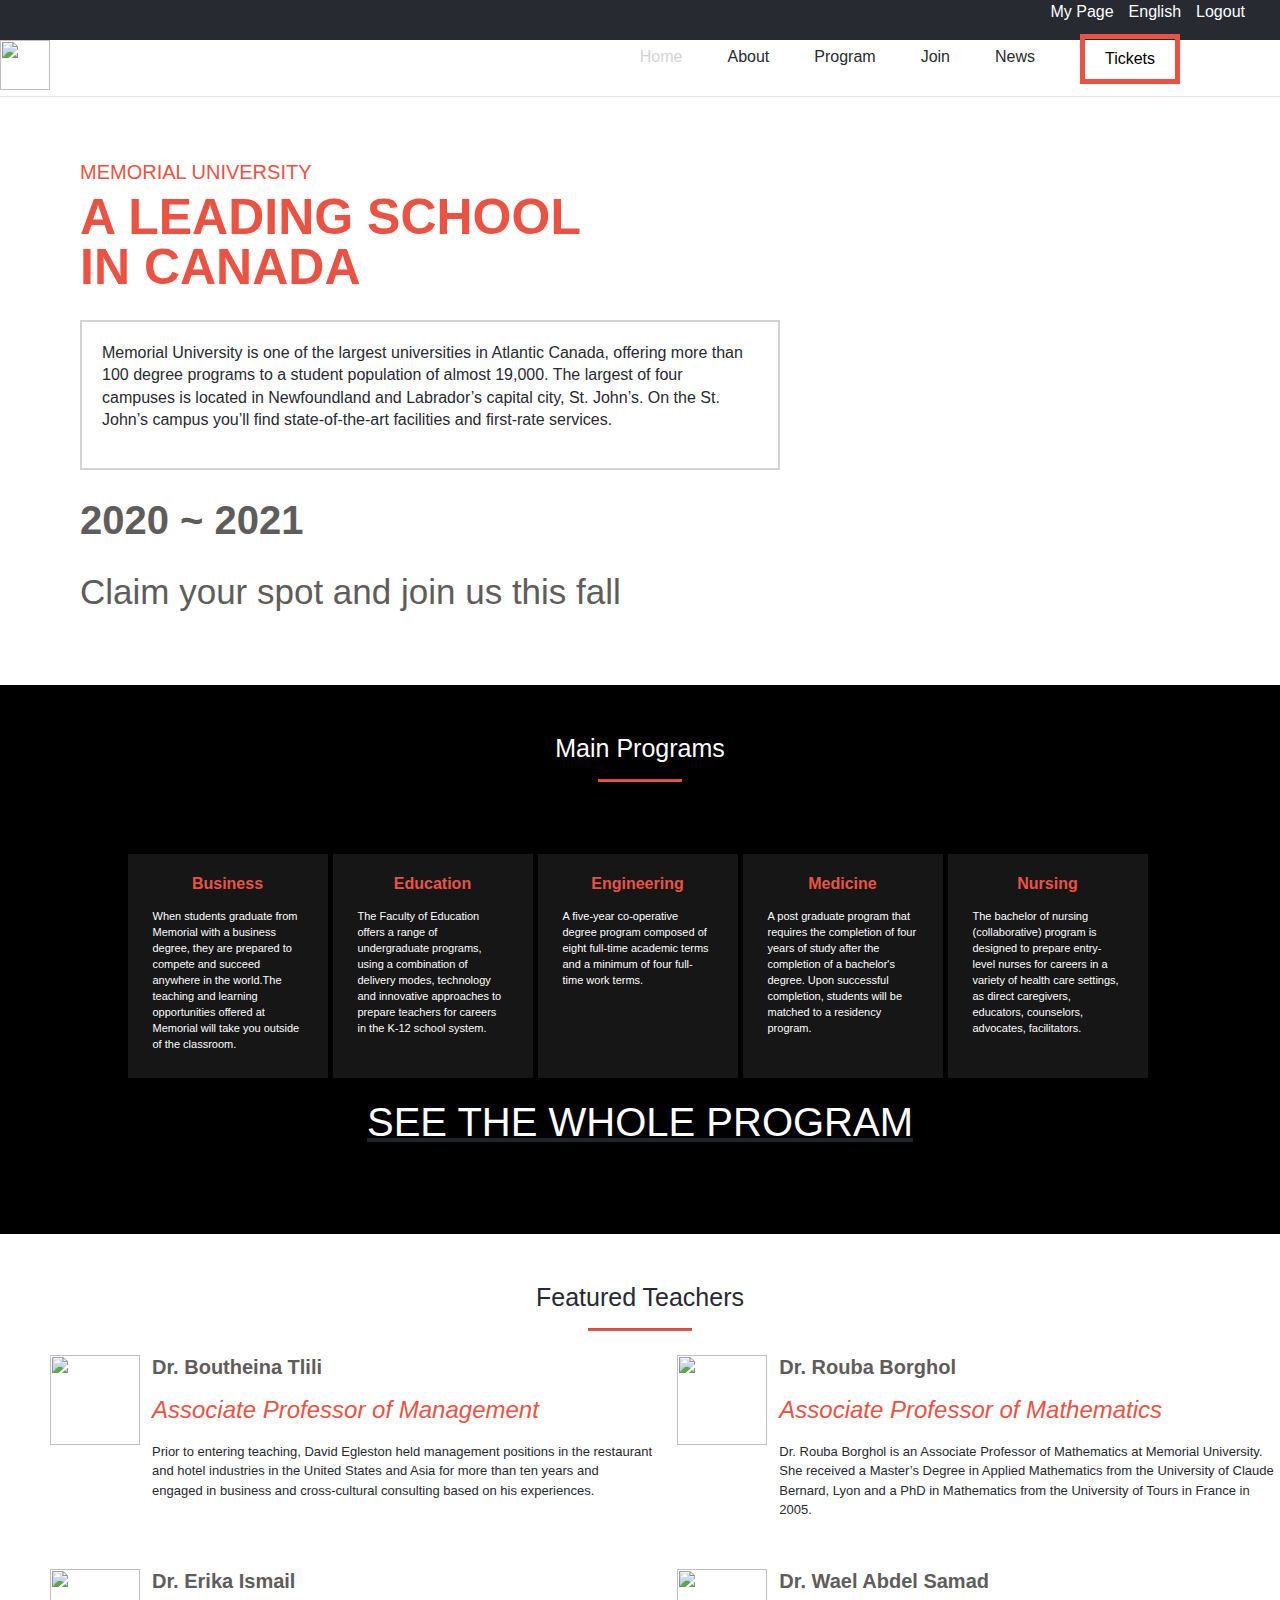
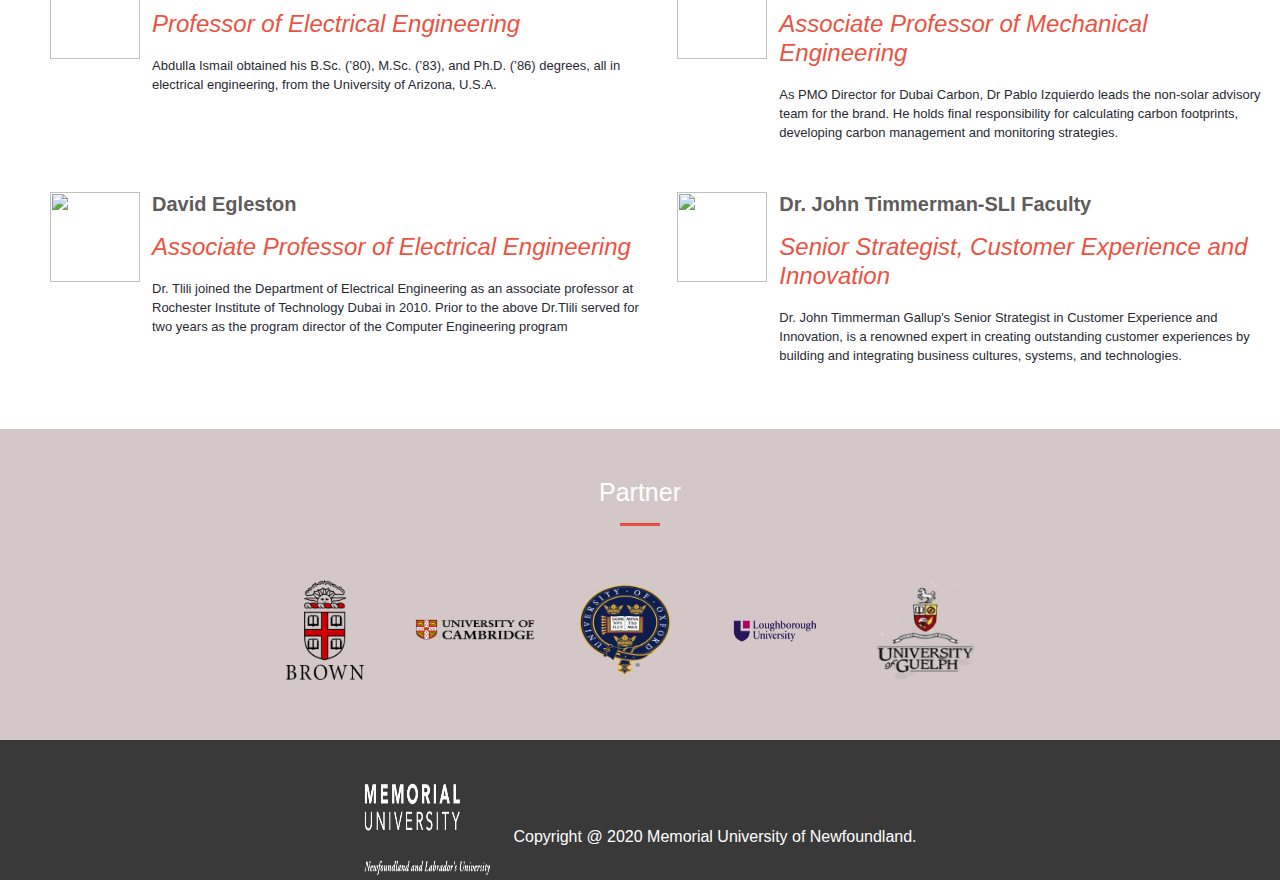
==== index.html @ 72bd74f7 "Second Page Created the Navbar Add the first section and styled it" ====
<!DOCTYPE html>
<html lang="en">

<head>
    <meta charset="UTF-8">
    <meta name="viewport" content="width=device-width, initial-scale=1, shrink-to-fit=no">
    <title>Document</title>

    <!-- Bootstrap CSS -->

    <link rel="stylesheet" href="https://stackpath.bootstrapcdn.com/bootstrap/4.5.2/css/bootstrap.min.css"
        integrity="sha384-JcKb8q3iqJ61gNV9KGb8thSsNjpSL0n8PARn9HuZOnIxN0hoP+VmmDGMN5t9UJ0Z" crossorigin="anonymous">
    <script src="https://kit.fontawesome.com/fdaa9ad399.js" crossorigin="anonymous"></script>
    <link rel="stylesheet" href="./css/reset.css">
    <link rel="stylesheet" href="./css/style.css">
</head>

<body>
    <!--Navbar-->

    <nav>
        <div class='dflex justify-content-end first-nav-items font-size'>
            <i class="fab fa-facebook-f white-color nav-items"></i>
            <i class="fab fa-twitter white-color nav-items"></i>
            <p class='white-color nav-items'><a class='white-color' href='#'>My Page</a></p>
            <p class='white-color nav-items'><a class='white-color' href='#'>English</a></p>
            <p class='white-color nav-items'><a class='white-color' href='#'>Logout</a></p>
        </div>
    </nav>
    <nav>
        <div class='dflex second-nav-container justify-content-end'>
            <div class='dflex img-container'>
                <img class='img-logo' src='media/logo.jpg'>
            </div>
            <div class='dflex second-nav-items justify-content-end'>
                <p><a class='nav-items2 font-size grey-color'>Home</a></p>
                <p><a href = './about.html' class='nav-items2 font-size black-color'>About</a></p>
                <p><a class='nav-items2 font-size black-color'>Program</a></p>
                <p><a class='nav-items2 font-size black-color'>Join</a></p>
                <p><a class='nav-items2 font-size black-color'>News</a></p>
                <p><button class='nav-items2 font-size tickets-button'>Tickets</button></p>
            </div>
        </div>
        <hr class='hr'>
    </nav>
    <!--Main-->
    <main>
        <article class = 'background-image'>
            <div class='dflex-column first-section'>
                <div class='red-color'>
                    <h4 class='first-section-h4'>MEMORIAL UNIVERSITY</h4>
                    <h1 class='first-section-title '>A LEADING SCHOOL IN CANADA </h1>
                </div>
                <div class='main-box black-color'>
                    <p class='first-section-p'>Memorial University is one of the largest universities in Atlantic
                        Canada, offering more than 100 degree programs to a student population of almost 19,000. The
                        largest of four campuses is located in Newfoundland and Labrador’s capital city, St. John’s. On
                        the St. John’s campus you’ll find state-of-the-art facilities and first-rate services.</p>
                </div>
                <div class='light-black'>
                    <p class='first-section-p2'>2020 ~ 2021</p>
                    <p class='first-section-p3'> Claim your spot and join us this fall</p>
                </div>
            </div>
        </article>
        <article class='background-image-2'>
            <div class='dflex justify-content-center white-color py-5'>
                <h1 class='main-programs'>Main Programs
                    <hr class='main-programs-hr'>
                </h1>

            </div>
            <div class='dflex justify-content-center article2-container'>
                <div class='article2-div white-color'>
                    <i class="fas fa-user-tie dflex justify-content-center article-2-icons"></i>
                    <h1 class='red-color dflex justify-content-center article-2-h1'>Business</h1>
                    <p class='article-2-p justify-content-center '>When students graduate from Memorial with a business
                        degree, they are prepared to compete and succeed anywhere in the world.The teaching and learning
                        opportunities offered at Memorial will take you outside of the classroom. </p>
                </div>
                <div class='article2-div white-color'>
                    <i class="fas fa-school dflex justify-content-center article-2-icons"></i>
                    <h1 class='red-color dflex justify-content-center article-2-h1'>Education</h1>
                    <p class='article-2-p'>The Faculty of Education offers a range of undergraduate programs, using a
                        combination of delivery modes, technology and innovative approaches to prepare teachers for
                        careers in the K-12 school system.</p>
                </div>
                <div class='article2-div white-color'>
                    <i class="fab fa-wpbeginner dflex justify-content-center article-2-icons "></i>
                    <h1 class='red-color dflex justify-content-center article-2-h1'>Engineering</h1>
                    <p class='article-2-p'>A five-year co-operative degree program composed of eight full-time academic
                        terms and a minimum of four full-time work terms.</p>
                </div>
                <div class='article2-div white-color'>
                    <i class="fas fa-prescription-bottle-alt dflex justify-content-center article-2-icons "></i>
                    <h1 class='red-color dflex justify-content-center article-2-h1'>Medicine</h1>
                    <p class='article-2-p'>A post graduate program that requires the completion of four years of study
                        after the completion of a bachelor's degree. Upon successful completion, students will be
                        matched to a residency program.</p>
                </div>
                <div class='article2-div white-color'>
                    <i class="fas fa-user-nurse dflex justify-content-center article-2-icons "></i>
                    <h1 class='red-color dflex justify-content-center article-2-h1'>Nursing</h1>
                    <p class='article-2-p'>The bachelor of nursing (collaborative) program is designed to prepare
                        entry-level nurses for careers in a variety of health care settings, as direct caregivers,
                        educators, counselors, advocates, facilitators.</p>
                </div>
            </div>
            <div class='dflex justify-content-center  program-site'>
                <h1><a href='#' class='white-color'>SEE THE WHOLE PROGRAM</a></h1>
            </div>
        </article>
        <article class='article3 mb-5'>
            <div class='dflex justify-content-center black-color pt-5'>
                <h1 class='main-programs'>Featured Teachers
                    <hr class='main-programs-hr'>
                </h1>
            </div>
            <div class='dgrid article-3-container'>
                <div class='dflex'>
                    <img class='teachers-img' src='media/faculty1.jpg'>
                    <div class='dflex-column article-3'>
                        <h1 class='light-black article-3-h1'>Dr. Boutheina Tlili</h1>
                        <h4 class='red-color article-3-h4'>Associate Professor of Management</h4>
                        <p class='article-3-p black-color'>Prior to entering teaching, David Egleston held management
                            positions in the restaurant and
                            hotel industries in the United States and Asia for more than ten years and engaged in
                            business and cross-cultural consulting based on his experiences.</p>
                    </div>
                </div>
                <div class='dflex'>
                    <img class='teachers-img' src='media/faculty2.jpg'>
                    <div class='dflex-column article-3'>
                        <h1 class='light-black article-3-h1'>Dr. Rouba Borghol</h1>
                        <h4 class='red-color article-3-h4'>Associate Professor of Mathematics</h4>
                        <p class='article-3-p black-color'>Dr. Rouba Borghol is an Associate Professor of Mathematics at
                            Memorial University. She received a Master’s Degree in Applied Mathematics from the
                            University
                            of Claude Bernard, Lyon and a PhD in Mathematics from the University of Tours in France in
                            2005.</p>
                    </div>
                </div>
                <div class='dflex'>
                    <img class='teachers-img' src='media/faculty3.jpg'>
                    <div class='dflex-column article-3'>
                        <h1 class='light-black article-3-h1'>Dr. Erika Ismail </h1>
                        <h4 class='red-color article-3-h4'> Professor of Electrical Engineering</h4>
                        <p class='article-3-p black-color'>Abdulla Ismail obtained his B.Sc. (’80), M.Sc. (’83), and
                            Ph.D. (’86) degrees, all in
                            electrical engineering, from the University of Arizona, U.S.A. </p>
                    </div>
                </div>
                <div class='dflex'>
                    <img class='teachers-img' src='media/faculty4.jpeg'>
                    <div class='dflex-column article-3'>
                        <h1 class='light-black article-3-h1'>Dr. Wael Abdel Samad </h1>
                        <h4 class='red-color article-3-h4'>Associate Professor of Mechanical Engineering</h4>
                        <p class='article-3-p black-color'>As PMO Director for Dubai Carbon, Dr Pablo Izquierdo leads
                            the non-solar advisory team for
                            the brand. He holds final responsibility for calculating carbon footprints, developing
                            carbon management and monitoring strategies. </p>
                    </div>
                </div>
                <div class='dflex'>
                    <img class='teachers-img' src='media/faculty5.jpg'>
                    <div class='dflex-column article-3'>
                        <h1 class='light-black article-3-h1'>David Egleston</h1>
                        <h4 class='red-color article-3-h4'>Associate Professor of Electrical Engineering</h4>
                        <p class='article-3-p black-color'>Dr. Tlili joined the Department of Electrical Engineering as
                            an associate professor at
                            Rochester Institute of Technology Dubai in 2010. Prior to the above Dr.Tlili served for two
                            years as the program director of the Computer Engineering program </p>
                    </div>
                </div>
                <div class='dflex'>
                    <img class='teachers-img' src='media/faculty4.jpg'>
                    <div class='dflex-column article-3'>
                        <h1 class='light-black article-3-h1'>Dr. John Timmerman-SLI Faculty</h1>
                        <h4 class='red-color article-3-h4'>Senior Strategist, Customer Experience and Innovation</h4>
                        <p class='article-3-p black-color'>Dr. John Timmerman Gallup's Senior Strategist in Customer
                            Experience and Innovation, is a
                            renowned expert in creating outstanding customer experiences by building and integrating
                            business cultures, systems, and technologies. </p>
                    </div>
                </div>
            </div>
        </article>
    </main>

    <!-- Optional JavaScript -->
    <!-- jQuery first, then Popper.js, then Bootstrap JS -->
    <script src="https://code.jquery.com/jquery-3.5.1.slim.min.js"
        integrity="sha384-DfXdz2htPH0lsSSs5nCTpuj/zy4C+OGpamoFVy38MVBnE+IbbVYUew+OrCXaRkfj"
        crossorigin="anonymous"></script>
    <script src="https://cdn.jsdelivr.net/npm/popper.js@1.16.1/dist/umd/popper.min.js"
        integrity="sha384-9/reFTGAW83EW2RDu2S0VKaIzap3H66lZH81PoYlFhbGU+6BZp6G7niu735Sk7lN"
        crossorigin="anonymous"></script>
    <script src="https://stackpath.bootstrapcdn.com/bootstrap/4.5.2/js/bootstrap.min.js"
        integrity="sha384-B4gt1jrGC7Jh4AgTPSdUtOBvfO8shuf57BaghqFfPlYxofvL8/KUEfYiJOMMV+rV"
        crossorigin="anonymous"></script>

    <footer class = 'footer'>
        <div class='footer-section'>
            <div class='dflex justify-content-center white-color pt-5 '>
                <h1 class='main-programs'>Partner
                    <hr class='main-programs-hr'>
                </h1>
            </div>
            <div class='dflex justify-content-center'>
                <img  class = 'picture' src = 'media/partner.png'>
                <img  class = 'picture' src = 'media/partner2.png'>
                <img  class = 'picture' src = 'media/partner3.png'>
                <img  class = 'picture' src = 'media/partner4.png'>
                <img  class = 'picture' src = 'media/partner6.png'>
            </div>
        </div>
        <div class = 'footer-section2'>
            <div class = 'dflex justify-content-center'>
                <img class = 'logo-footer' src = 'media/footer-logo.png'>
                <p class = 'footer-p white-color'>Copyright @ 2020 Memorial University of Newfoundland.</p>
            </div>

        </div>
    </footer>

</body>

</html>
---- css/style.css ----
* {
    box-sizing: border-box;
  }

/*Generics*/

.dflex {
    display: flex;
}

.dflex-column {
    display: flex;
    flex-direction: column;
}

.dgrid {
    display: grid;
    grid-template-columns: 1fr 1fr;
    grid-row-gap: 34px;
    grid-column-gap: 2%;
}

.white-color {
    color: #fff;
}

.flex-right {
    justify-content: start;
}

.font-size {
    font-size: 1rem;
    font-weight: 400;
}

.black-color {
    color: #272a31;
}

.light-black{
    color: #5f5c5c
}

.red-color {
    color: #ec5242;
}

.grey-color {
    color: #d3d3d3;
}

.centered {
    align-items: center;
}

a {
    color: #fff
}


/*Navbar*/
nav {
    background-color: #272a31;
    width: 100%;
    height: 40px;
}

.nav-items {
    padding-right: 15px;
}

.nav-items2 {
    padding-right: 45px;
}

.first-nav-items {
    align-items: center;
    height: 40px;
    margin-right: 20px;
}

.second-nav-items {
    padding-right: 100px;
    height: 50px;
    align-items: center;
}

.img-logo {
    width: 50px;
    height: 50px;
}

.img-container {
    width: 50%;
    margin-right: 100px;
}

.second-nav-container {
    background-color: rgb(255,255,255);
    height: 40px;
}

.hr {

    margin-bottom: 0;
}

.tickets-button {
    width: 100px;
    height: 50px;
    border: 5px solid #ec5242;
    background-color: transparent;
    padding: 8px 16px 8px 16px;
    margin-top: 3px;
}
/*Section*/
/*Article-1*/

.background-image {  
    max-width: 100%;
    background: url(/media/bubbles.png) no-repeat bottom;
    background-size: cover;
    margin-top: 20px;
}

.first-section {
    padding: 60px 0 0 80px;
}

.first-section-h4 {
    font-size: 20px;
}

.first-section-title {
    width: 509px;
    font-size: 50px;
    font-weight: 800;
    line-height: 1em;
}

.main-box {
    max-width: 700px;
    border: 2px solid #d3d3d3;
    padding: 20px;
    background-color: #fff;
    line-height: 1.4em;
    margin: 20px 0;
}

.first-section-p2 {
    font-size: 40px;
    font-weight: 900;
}

.first-section-p3 {
    font-size: 35px;
    margin-bottom: 50px;
}

/*Article-2*/

.background-image-2 {  
    max-width: 100%;
    background: url(/media/—Pngtree—white\ point\ float_4580751.png) no-repeat bottom;
    background-size: cover;
    margin-top: 17px;
    background-color: black;
}

.article2-container {
    margin: 0 30px;
}

.article-2-p {
    margin-top: 15px;
    font-size: 11px;
    line-height: 1rem;
}

.article2-div {
    width: 200px;
    padding: 10px 25px;
    background-color: rgba(211, 211, 211, 0.1);
    margin-right: 5px;
    font-weight: 400;
}

.article-2-h1 {
    font-weight: 700;
    font-size: 16px;
    padding-top: 10px;
}

.article-2-icons {
    font-size: 30px;
}

.main-programs {
    font-size: 25px;
}

.main-programs-hr {
    background-color: #ec5242;
    height: 2px;
    width: 50%;
}

.program-site {
    text-decoration: underline;
    padding: 20px 0 80px 0;
}


/*Article 3*/
main {
    height: 100%;
}

.article-3-container {
padding-left: 50px;
margin-bottom: auto;
}

.teachers-img {
    width: 90px;
    height: 90px;
}

.article-3-p {
    font-size: 13px;
    line-height: 1.2rem;
    padding-top: 9px;
}

.article-3 {
    padding-left: 12px;
}

.article-3-h4{
    padding-top: 9px;
    font-weight: 300;
    font-style: italic;
}

.article-3-h1 {
    font-size: 20px;
    font-weight: 800;
}

/*footer*/

.footer-section {
    background-color: rgb(211, 199, 199);
}

.picture {
    width: 120px;
    height: 100px;
    margin: 30px 30px 60px 0;
}

.footer-section2 {
    padding-top: 40px;
    background-color: rgb(57,57,57)
}

.logo-footer {
    width: 150px;
    height: 100px;
    padding-right: 20px;
}

.footer-p {
    padding-top: 45px;
}

/*About Page*/

.about-background-image {
    max-width: 100%;
    background: url(/media/bubbles.png) no-repeat bottom;
    background-size: cover;
}

.about-main-container {
    margin-top: 17px;
    
}

.about-div-header {
    margin-top: 100px;
    font-size: 50px;
    width: 750px;
    text-align: center;
    font-weight: 700;
}

.about-div-p{
    width: 700px;
    line-height: 1.3rem;
    border: solid 1px rgb(139, 133, 133);
    padding: 20px 20px;
    background-color: white;
}

.about-article1-p2{
    width: 600px;
    line-height: 1.3rem;
    font-weight: 900;
    
}

.about-article1-p2 small {
    font-weight: 800;
    text-decoration: underline;
    cursor: pointer;
}
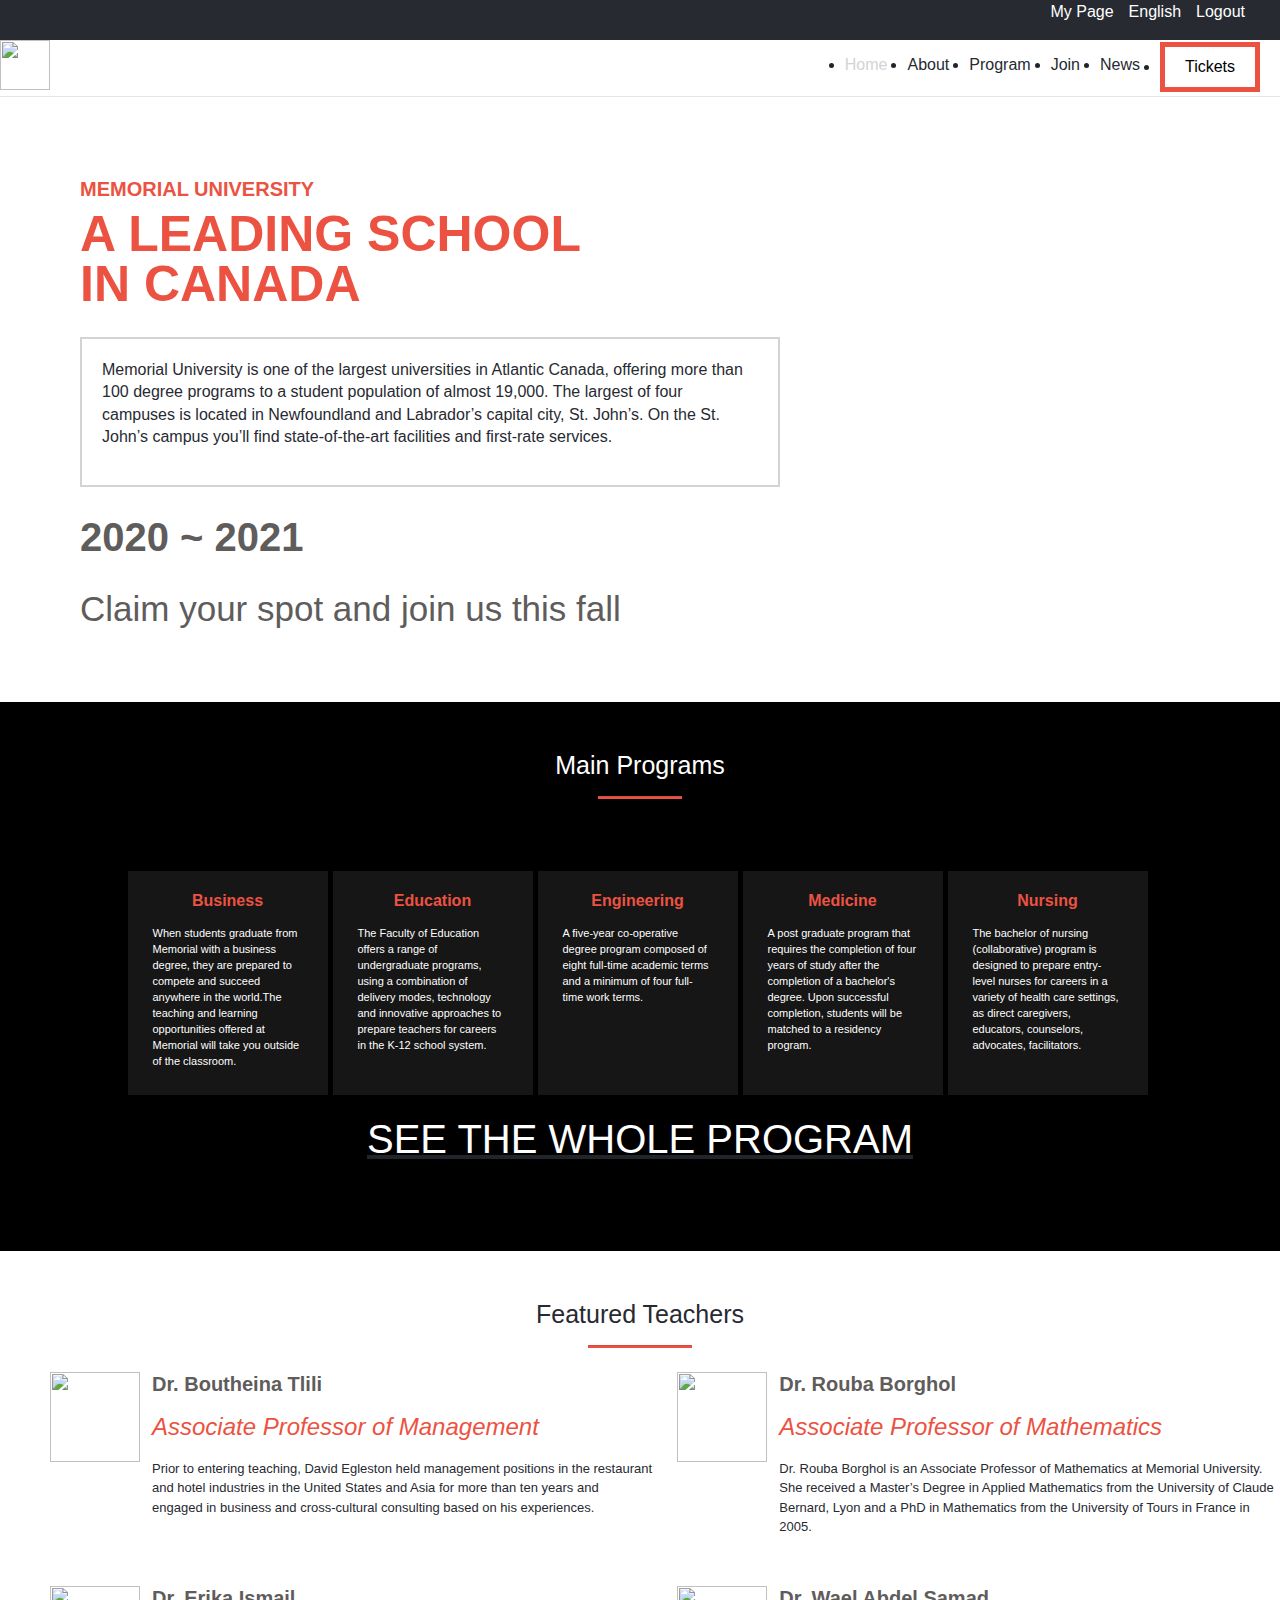
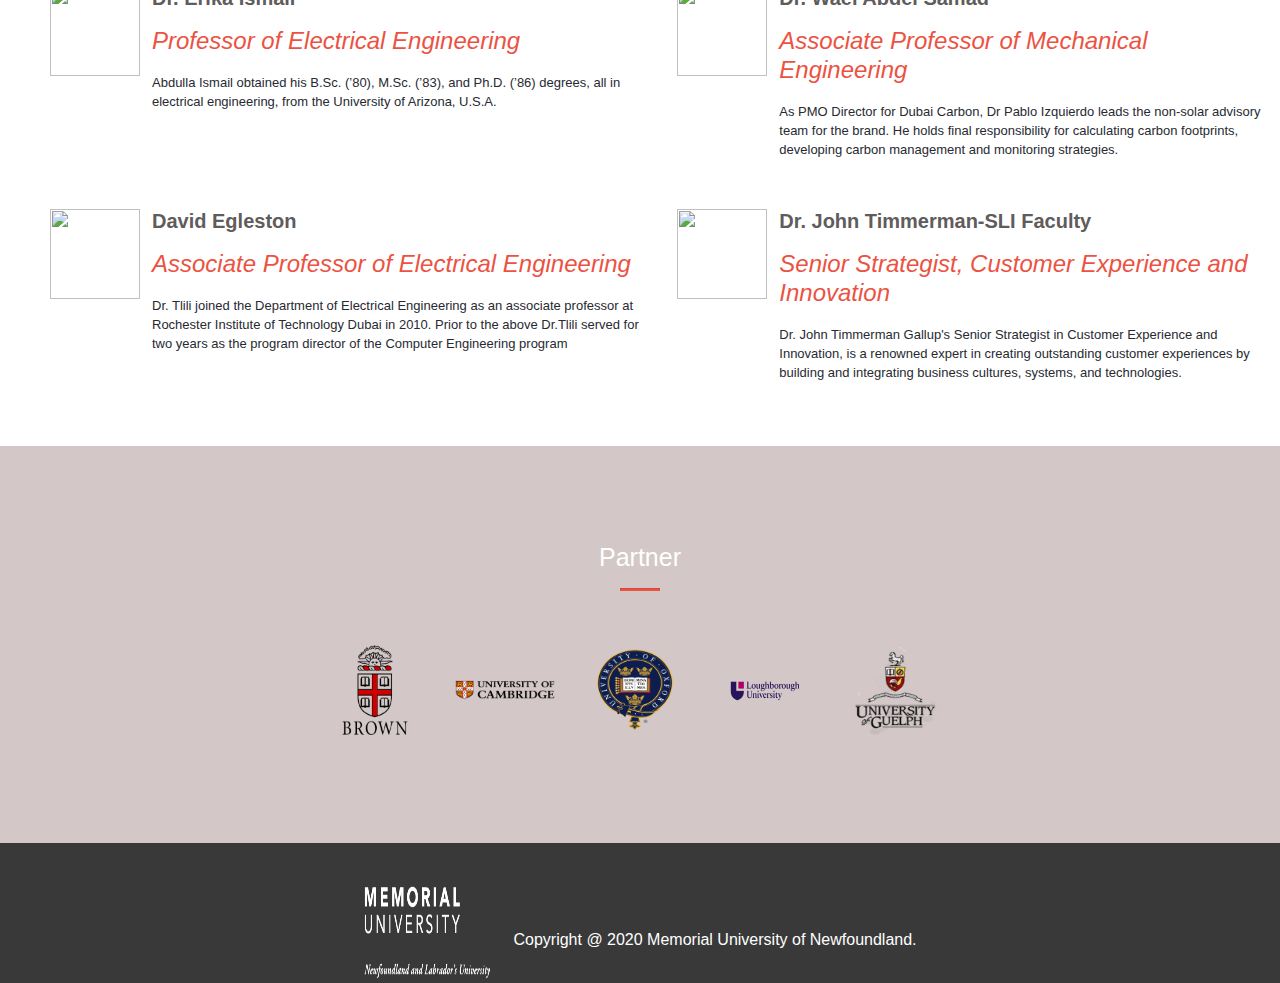
==== commit 774fc66e: "Fixed index.html page" ====
--- a/index.html
+++ b/index.html
@@ -2,8 +2,11 @@
 <html lang="en">
 
 <head>
-    <meta charset="UTF-8">
-    <meta name="viewport" content="width=device-width, initial-scale=1, shrink-to-fit=no">
+    <meta charset="utf-8">
+    <meta http-equiv="X-UA-Compatible" content="IE=edge">
+    <title> Capstone </title>
+    <meta name="description" content="A static website">
+    <meta name="viewport" content="width=device-width, initial-scale=1">
     <title>Document</title>
 
     <!-- Bootstrap CSS -->
@@ -18,7 +21,7 @@
 <body>
     <!--Navbar-->
 
-    <nav>
+    <nav class='large-screen-navbar'>
         <div class='dflex justify-content-end first-nav-items font-size'>
             <i class="fab fa-facebook-f white-color nav-items"></i>
             <i class="fab fa-twitter white-color nav-items"></i>
@@ -28,28 +31,50 @@
         </div>
     </nav>
     <nav>
-        <div class='dflex second-nav-container justify-content-end'>
+
+        <div class='dflex second-nav-container'>
             <div class='dflex img-container'>
                 <img class='img-logo' src='media/logo.jpg'>
             </div>
-            <div class='dflex second-nav-items justify-content-end'>
-                <p><a class='nav-items2 font-size grey-color'>Home</a></p>
-                <p><a href = './about.html' class='nav-items2 font-size black-color'>About</a></p>
-                <p><a class='nav-items2 font-size black-color'>Program</a></p>
-                <p><a class='nav-items2 font-size black-color'>Join</a></p>
-                <p><a class='nav-items2 font-size black-color'>News</a></p>
-                <p><button class='nav-items2 font-size tickets-button'>Tickets</button></p>
-            </div>
+            <ul class='dflex justify-content-end second-nav-items'>
+                <li><a href='./index.html' class='nav-items2 font-size grey-color'>Home</a></li>
+                <li><a href='./about.html' class='nav-items2 font-size black-color'>About</a></li>
+                <li><a class='nav-items2 font-size black-color'>Program</a></li>
+                <li><a class='nav-items2 font-size black-color'>Join</a></li>
+                <li><a class='nav-items2 font-size black-color'>News</a></li>
+                <li><button onclick="document.location = 'tickets.html'"
+                        class='nav-items2 font-size tickets-button'>Tickets</button></li>
+            </ul>
         </div>
         <hr class='hr'>
     </nav>
+
+    <!--Medium Screen Navbar-->
+    <nav class="col-2 navbar navbar-expand-md navbar-light navbar-medium">
+        <button class="navbar-toggler border-0 collapsed" type="button" data-toggle="collapse" data-target="#nav-links"
+            aria-controls="nav-links" aria-expanded="false" aria-label="Toggle navigation">
+            <span class="navbar-toggler-icon"></span>
+        </button>
+        <div class='class="navbar-collapse justify-content-end collapse show"' id='nav-links'>
+            <div class="navbar-nav pl-3 align-items-center">
+                <p class=' mt-4 font-size '><a href='./index.html' class='nav-items2 grey-color'>Home</a></p>
+                <p class='mt-2 font-size '><a href='./about.html' class='nav-items2  black-color'>About</a></p>
+                <p class='mt-2 font-size '><button onclick="document.location = 'tickets.html'"
+                        class='nav-items2  tickets-button'>Tickets</button></p>
+            </div>
+        </div>
+    </nav>
+
+    <hr class='medium-nav-hr'>
+
+
     <!--Main-->
     <main>
-        <article class = 'background-image'>
+        <article class='background-image'>
             <div class='dflex-column first-section'>
                 <div class='red-color'>
-                    <h4 class='first-section-h4'>MEMORIAL UNIVERSITY</h4>
-                    <h1 class='first-section-title '>A LEADING SCHOOL IN CANADA </h1>
+                    <h4 class='first-section-h4 font-weight-bold'>MEMORIAL UNIVERSITY</h4>
+                    <h1 class='first-section-title font-Verdana'>A LEADING SCHOOL IN CANADA </h1>
                 </div>
                 <div class='main-box black-color'>
                     <p class='first-section-p'>Memorial University is one of the largest universities in Atlantic
@@ -70,44 +95,50 @@
                 </h1>
 
             </div>
-            <div class='dflex justify-content-center article2-container'>
-                <div class='article2-div white-color'>
+            <div class='dflex  justify-content-center article2-container article2-container-md'>
+                <div class='article2-div article2-div-md white-color'>
                     <i class="fas fa-user-tie dflex justify-content-center article-2-icons"></i>
                     <h1 class='red-color dflex justify-content-center article-2-h1'>Business</h1>
-                    <p class='article-2-p justify-content-center '>When students graduate from Memorial with a business
+                    <p class='article-2-p  justify-content-center '>When students graduate from Memorial
+                        with a business
                         degree, they are prepared to compete and succeed anywhere in the world.The teaching and learning
                         opportunities offered at Memorial will take you outside of the classroom. </p>
                 </div>
-                <div class='article2-div white-color'>
+                <div class='article2-div article2-div-md white-color'>
                     <i class="fas fa-school dflex justify-content-center article-2-icons"></i>
                     <h1 class='red-color dflex justify-content-center article-2-h1'>Education</h1>
-                    <p class='article-2-p'>The Faculty of Education offers a range of undergraduate programs, using a
+                    <p class='article-2-p article-2-p '>The Faculty of Education offers a range of undergraduate
+                        programs, using a
                         combination of delivery modes, technology and innovative approaches to prepare teachers for
                         careers in the K-12 school system.</p>
                 </div>
-                <div class='article2-div white-color'>
+                <div class='article2-div article2-div-md white-color'>
                     <i class="fab fa-wpbeginner dflex justify-content-center article-2-icons "></i>
                     <h1 class='red-color dflex justify-content-center article-2-h1'>Engineering</h1>
-                    <p class='article-2-p'>A five-year co-operative degree program composed of eight full-time academic
+                    <p class='article-2-p article-2-p '>A five-year co-operative degree program composed of eight
+                        full-time academic
                         terms and a minimum of four full-time work terms.</p>
                 </div>
-                <div class='article2-div white-color'>
+                <div class='article2-div article2-div-md white-color'>
                     <i class="fas fa-prescription-bottle-alt dflex justify-content-center article-2-icons "></i>
                     <h1 class='red-color dflex justify-content-center article-2-h1'>Medicine</h1>
-                    <p class='article-2-p'>A post graduate program that requires the completion of four years of study
+                    <p class='article-2-p article-2-p '>A post graduate program that requires the completion of four
+                        years of study
                         after the completion of a bachelor's degree. Upon successful completion, students will be
                         matched to a residency program.</p>
                 </div>
-                <div class='article2-div white-color'>
+                <div class='article2-div article2-div-md white-color'>
                     <i class="fas fa-user-nurse dflex justify-content-center article-2-icons "></i>
                     <h1 class='red-color dflex justify-content-center article-2-h1'>Nursing</h1>
-                    <p class='article-2-p'>The bachelor of nursing (collaborative) program is designed to prepare
+                    <p class='article-2-p article-2-p '>The bachelor of nursing (collaborative) program is designed to
+                        prepare
                         entry-level nurses for careers in a variety of health care settings, as direct caregivers,
                         educators, counselors, advocates, facilitators.</p>
                 </div>
             </div>
-            <div class='dflex justify-content-center  program-site'>
-                <h1><a href='#' class='white-color'>SEE THE WHOLE PROGRAM</a></h1>
+            <div class='dflex justify-content-center  program-site program-site-md'>
+                <h1><a href='#' class='white-color see-program'>SEE THE WHOLE PROGRAM</a></h1>
+                <button class='d-md-none white-color join-university' type='button'>Join Memorial University</button>
             </div>
         </article>
         <article class='article3 mb-5'>
@@ -140,7 +171,8 @@
                             2005.</p>
                     </div>
                 </div>
-                <div class='dflex'>
+                <!--Hidden in medium screen-->
+                <div class='dflex display-md-none'>
                     <img class='teachers-img' src='media/faculty3.jpg'>
                     <div class='dflex-column article-3'>
                         <h1 class='light-black article-3-h1'>Dr. Erika Ismail </h1>
@@ -150,43 +182,129 @@
                             electrical engineering, from the University of Arizona, U.S.A. </p>
                     </div>
                 </div>
-                <div class='dflex'>
+                <div class='dflex display-md-none'>
                     <img class='teachers-img' src='media/faculty4.jpeg'>
                     <div class='dflex-column article-3'>
                         <h1 class='light-black article-3-h1'>Dr. Wael Abdel Samad </h1>
                         <h4 class='red-color article-3-h4'>Associate Professor of Mechanical Engineering</h4>
-                        <p class='article-3-p black-color'>As PMO Director for Dubai Carbon, Dr Pablo Izquierdo leads
+                        <p class='article-3-p black-color'>As PMO Director for Dubai Carbon, Dr Pablo Izquierdo
+                            leads
                             the non-solar advisory team for
                             the brand. He holds final responsibility for calculating carbon footprints, developing
                             carbon management and monitoring strategies. </p>
                     </div>
                 </div>
-                <div class='dflex'>
+                <div class='dflex display-md-none'>
                     <img class='teachers-img' src='media/faculty5.jpg'>
                     <div class='dflex-column article-3'>
                         <h1 class='light-black article-3-h1'>David Egleston</h1>
                         <h4 class='red-color article-3-h4'>Associate Professor of Electrical Engineering</h4>
-                        <p class='article-3-p black-color'>Dr. Tlili joined the Department of Electrical Engineering as
+                        <p class='article-3-p black-color'>Dr. Tlili joined the Department of Electrical Engineering
+                            as
                             an associate professor at
-                            Rochester Institute of Technology Dubai in 2010. Prior to the above Dr.Tlili served for two
+                            Rochester Institute of Technology Dubai in 2010. Prior to the above Dr.Tlili served for
+                            two
                             years as the program director of the Computer Engineering program </p>
                     </div>
                 </div>
-                <div class='dflex'>
+                <div class='dflex display-md-none'>
                     <img class='teachers-img' src='media/faculty4.jpg'>
                     <div class='dflex-column article-3'>
                         <h1 class='light-black article-3-h1'>Dr. John Timmerman-SLI Faculty</h1>
-                        <h4 class='red-color article-3-h4'>Senior Strategist, Customer Experience and Innovation</h4>
+                        <h4 class='red-color article-3-h4'>Senior Strategist, Customer Experience and Innovation
+                        </h4>
                         <p class='article-3-p black-color'>Dr. John Timmerman Gallup's Senior Strategist in Customer
                             Experience and Innovation, is a
                             renowned expert in creating outstanding customer experiences by building and integrating
                             business cultures, systems, and technologies. </p>
                     </div>
                 </div>
+
+                <!--Collapse Menu-->
+
+                <div class="display-none more-md-display w-100">
+                    <button id="more-btn" class="btn border-silver border w-100 p-3" type="button"
+                        data-toggle="collapse" data-target="#speakers-dropdown" aria-expanded="false"
+                        aria-controls="speakers-dropdown" onclick="hideBtn()">
+                        MORE <i class="fas fa-chevron-down text-orange ml-2" aria-hidden="true"></i>
+                    </button>
+                </div>
+                <div class='row no-gutters d-md-none more-md-display collapse show' id="speakers-dropdown">
+                    <div class='dflex mb-3'>
+                        <img class='teachers-img' src='media/faculty3.jpg'>
+                        <div class='dflex-column article-3'>
+                            <h1 class='light-black article-3-h1'>Dr. Erika Ismail </h1>
+                            <h4 class='red-color article-3-h4'> Professor of Electrical Engineering</h4>
+                            <p class='article-3-p black-color'>Abdulla Ismail obtained his B.Sc. (’80), M.Sc. (’83), and
+                                Ph.D. (’86) degrees, all in
+                                electrical engineering, from the University of Arizona, U.S.A. </p>
+                        </div>
+                    </div>
+                    <div class='dflex mb-3'>
+                        <img class='teachers-img' src='media/faculty4.jpeg'>
+                        <div class='dflex-column article-3'>
+                            <h1 class='light-black article-3-h1'>Dr. Wael Abdel Samad </h1>
+                            <h4 class='red-color article-3-h4'>Associate Professor of Mechanical Engineering</h4>
+                            <p class='article-3-p black-color'>As PMO Director for Dubai Carbon, Dr Pablo Izquierdo
+                                leads
+                                the non-solar advisory team for
+                                the brand. He holds final responsibility for calculating carbon footprints, developing
+                                carbon management and monitoring strategies. </p>
+                        </div>
+                    </div>
+                    <div class='dflex mb-3'>
+                        <img class='teachers-img' src='media/faculty5.jpg'>
+                        <div class='dflex-column article-3'>
+                            <h1 class='light-black article-3-h1'>David Egleston</h1>
+                            <h4 class='red-color article-3-h4'>Associate Professor of Electrical Engineering</h4>
+                            <p class='article-3-p black-color'>Dr. Tlili joined the Department of Electrical Engineering
+                                as
+                                an associate professor at
+                                Rochester Institute of Technology Dubai in 2010. Prior to the above Dr.Tlili served for
+                                two
+                                years as the program director of the Computer Engineering program </p>
+                        </div>
+                    </div>
+                    <div class='dflex mb-3'>
+                        <img class='teachers-img' src='media/faculty4.jpg'>
+                        <div class='dflex-column article-3'>
+                            <h1 class='light-black article-3-h1'>Dr. John Timmerman-SLI Faculty</h1>
+                            <h4 class='red-color article-3-h4'>Senior Strategist, Customer Experience and Innovation
+                            </h4>
+                            <p class='article-3-p black-color'>Dr. John Timmerman Gallup's Senior Strategist in Customer
+                                Experience and Innovation, is a
+                                renowned expert in creating outstanding customer experiences by building and integrating
+                                business cultures, systems, and technologies. </p>
+                        </div>
+                    </div>
+                </div>
             </div>
         </article>
     </main>
 
+    <footer>
+        <div class='footer-section p-5'>
+            <div class='dflex justify-content-center white-color pt-5 '>
+                <h1 class='main-programs'>Partner
+                    <hr class='main-programs-hr'>
+                </h1>
+            </div>
+            <div class='dflex dgrid3 justify-content-center'>
+                <img class='picture' src='media/partner.png'>
+                <img class='picture' src='media/partner2.png'>
+                <img class='picture' src='media/partner3.png'>
+                <img class='picture picture-2' src='media/partner4.png'>
+                <img class='picture picture-3' src='media/partner6.png'>
+            </div>
+        </div>
+        <div class='footer-section2'>
+            <div class='dflex justify-content-center'>
+                <img class='logo-footer' src='media/footer-logo.png'>
+                <p class='footer-p white-color'>Copyright @ 2020 Memorial University of Newfoundland.</p>
+            </div>
+
+        </div>
+    </footer>
     <!-- Optional JavaScript -->
     <!-- jQuery first, then Popper.js, then Bootstrap JS -->
     <script src="https://code.jquery.com/jquery-3.5.1.slim.min.js"
@@ -198,31 +316,6 @@
     <script src="https://stackpath.bootstrapcdn.com/bootstrap/4.5.2/js/bootstrap.min.js"
         integrity="sha384-B4gt1jrGC7Jh4AgTPSdUtOBvfO8shuf57BaghqFfPlYxofvL8/KUEfYiJOMMV+rV"
         crossorigin="anonymous"></script>
-
-    <footer class = 'footer'>
-        <div class='footer-section'>
-            <div class='dflex justify-content-center white-color pt-5 '>
-                <h1 class='main-programs'>Partner
-                    <hr class='main-programs-hr'>
-                </h1>
-            </div>
-            <div class='dflex justify-content-center'>
-                <img  class = 'picture' src = 'media/partner.png'>
-                <img  class = 'picture' src = 'media/partner2.png'>
-                <img  class = 'picture' src = 'media/partner3.png'>
-                <img  class = 'picture' src = 'media/partner4.png'>
-                <img  class = 'picture' src = 'media/partner6.png'>
-            </div>
-        </div>
-        <div class = 'footer-section2'>
-            <div class = 'dflex justify-content-center'>
-                <img class = 'logo-footer' src = 'media/footer-logo.png'>
-                <p class = 'footer-p white-color'>Copyright @ 2020 Memorial University of Newfoundland.</p>
-            </div>
-
-        </div>
-    </footer>
-
 </body>
 
 </html>--- a/css/style.css
+++ b/css/style.css
@@ -2,6 +2,9 @@
     box-sizing: border-box;
   }
 
+  * {
+    font-family: lato, sans-serif;
+  }
 /*Generics*/
 
 .dflex {
@@ -57,12 +60,27 @@
     color: #fff
 }
 
+.font-Verdana{
+    font-family: 'Segoe UI', Tahoma, Geneva, Verdana, sans-serif
+}
+    
+.font-lato-sans {
+    font-family: lato, sans-serif;
+}
+    
+.font-cocogoose {
+    font-family: "Cocogoose Regular", "Lucida Sans", "Lucida Sans Regular", "Lucida Grande", "Lucida Sans Unicode", geneva, verdana, sans-serif;
+}
 
 /*Navbar*/
-nav {
+.large-screen-navbar {
     background-color: #272a31;
-    width: 100%;
+    max-width: 100%;
     height: 40px;
+}
+
+.navbar-medium {
+    display: none;
 }
 
 .nav-items {
@@ -70,7 +88,7 @@
 }
 
 .nav-items2 {
-    padding-right: 45px;
+    margin-right: 20px;
 }
 
 .first-nav-items {
@@ -80,9 +98,9 @@
 }
 
 .second-nav-items {
-    padding-right: 100px;
     height: 50px;
     align-items: center;
+    flex-grow: 1;
 }
 
 .img-logo {
@@ -91,13 +109,15 @@
 }
 
 .img-container {
-    width: 50%;
-    margin-right: 100px;
+    width: 50px;
+    
 }
 
 .second-nav-container {
     background-color: rgb(255,255,255);
     height: 40px;
+    justify-content: space-between;
+    
 }
 
 .hr {
@@ -113,14 +133,18 @@
     padding: 8px 16px 8px 16px;
     margin-top: 3px;
 }
+
+.medium-nav-hr {
+    display: none;
+}
 /*Section*/
 /*Article-1*/
 
 .background-image {  
-    max-width: 100%;
-    background: url(/media/bubbles.png) no-repeat bottom;
+    background: url(/media/bubbles.png) center bottom / cover no-repeat fixed;
     background-size: cover;
     margin-top: 20px;
+    background-attachment: fixed;
 }
 
 .first-section {
@@ -129,12 +153,13 @@
 
 .first-section-h4 {
     font-size: 20px;
+    font-weight: 400;
 }
 
 .first-section-title {
-    width: 509px;
+    max-width: 509px;
     font-size: 50px;
-    font-weight: 800;
+    font-weight: 900;
     line-height: 1em;
 }
 
@@ -160,11 +185,11 @@
 /*Article-2*/
 
 .background-image-2 {  
-    max-width: 100%;
     background: url(/media/—Pngtree—white\ point\ float_4580751.png) no-repeat bottom;
     background-size: cover;
     margin-top: 17px;
     background-color: black;
+    background-attachment: fixed;
 }
 
 .article2-container {
@@ -254,9 +279,9 @@
 }
 
 .picture {
-    width: 120px;
-    height: 100px;
-    margin: 30px 30px 60px 0;
+    width: 100px;
+    height: 90px;
+    margin: 30px 20px 60px 10px;
 }
 
 .footer-section2 {
@@ -280,6 +305,11 @@
     max-width: 100%;
     background: url(/media/bubbles.png) no-repeat bottom;
     background-size: cover;
+    background-attachment: fixed;
+}
+
+.about-main-border {
+    border-bottom: solid 1px rgb(222,226,230)
 }
 
 .about-main-container {
@@ -298,7 +328,7 @@
 .about-div-p{
     width: 700px;
     line-height: 1.3rem;
-    border: solid 1px rgb(139, 133, 133);
+    border: solid 1px #d3d3d3;
     padding: 20px 20px;
     background-color: white;
 }
@@ -314,4 +344,274 @@
     font-weight: 800;
     text-decoration: underline;
     cursor: pointer;
+}
+
+.img-logo-about {
+    height: 200px;
+    width: 350px;
+    border: 1px solid #d3d3d3;
+    padding: 20px 20px;
+}
+
+.about-section-h1 {
+    font-size: 25px;
+    font-weight: 700;
+}
+
+.about-section-p {
+    width: 600px;
+    text-align: center;
+}
+
+.about-section-1 {
+    font-family: lato, sans-serif;
+    border-bottom: solid 1px #d3d3d3;
+}
+
+.img-graduation {
+    width: 300px;
+    height: 200px;
+    background-color: transparent;
+    background: red;
+    margin-right: 5px;
+}
+
+/*Tickets*/
+
+main {
+    margin-top: 17px;
+}
+
+.tickets-section {
+    padding: 0 20px;
+}
+
+.fa-square-full{
+    transform: rotate(-45deg);
+    color: #ec5242;
+}
+
+
+
+.tickets-main-div {
+    background-color: #f4f7fa;
+    padding-bottom: 60px;
+}
+
+.tickets-main-div-container {
+    border: 1px solid #d3d3d3;
+    width: 600px;
+    height: 30px;
+    border-radius: 20px;
+}
+
+/*Table*/
+table {
+    display: table;
+    background-color: white;
+}
+
+.tuition {
+    max-width: 990px;
+    background: repeating-linear-gradient(135deg, #e14b28, #e14b28 5px, #f2f2fa 5px, #f2f2fa 10px, #182e60 10px, #182e60 15px, #f2f2fa 15px, #f2f2fa 20px);
+    padding: 10px;
+    margin: 3f0px;
+}
+
+.responsive-table {
+    width: 100%;
+    display: block;
+    line-height: 1.9;
+}
+
+
+.square-section {
+    top: -19px;
+    left: 49%;
+}
+
+.fixed-position {
+    top: 0;
+    right: 0;
+    left: 0;
+}
+
+.square-middle {
+    transform: rotate(-45deg);
+    font-weight: 900;
+    font-size: 40px;
+}
+
+.inside-squadre {
+  left: 10px;
+  top: 10px;
+}
+
+.tickets-section-div {
+    border: 1px solid #d3d3d3;
+    padding: 10px;
+    background-color: #f4f7fa;
+}
+
+.tickets-section-h1 {
+    border: 1px solid black;
+    width: 30%;
+    height: 40px;
+    background-color: #d3d3d3;
+    font-weight: 600;
+    padding: 10px;
+}
+
+.submit {
+    background-color: #ec5242;
+    color: white;
+    height: 40px;
+    width: 100px;
+}
+
+ .display-none {
+     display: none;
+ }
+
+/*Under 768px*/
+
+@media only screen and (max-width: 767px) {
+    nav {
+        display: none;
+        background-color: white;
+    }
+
+    .m-navbar {
+        display: block;
+    width: 85%;
+    }
+
+    .article2-container-md {
+        display: flex;
+        flex-direction: column;
+        max-width: 100%;
+    }
+
+    .article2-div-md {
+        display: flex;
+        flex-direction: row;
+        align-items: center;
+        width: 100%;
+        margin-bottom: 5px;
+        margin-right: 5px;
+    }
+    
+   
+    .see-program {
+        display: none;
+    }
+
+    .join-university {
+        display: flex;
+        background-color: #ec5242;
+        height: 50px;
+        padding: 15px;
+        font-size: 20px;
+    }
+
+    .dgrid {
+        display: grid;
+        grid-template-columns: 1fr;
+        grid-row-gap: 34px;
+        grid-column-gap: 2%;
+    }
+
+    .navbar-medium {
+        display: block;
+        
+    }
+
+    .tickets-button {
+        border: none;
+        padding: 0;
+        margin: 0 46px 0 0;
+        width: 50px;
+        height: 20px;
+    }
+    
+    .font-size {
+        font-size: 20px;
+    }
+
+    .medium-nav-hr {
+        display: block;
+        width: 100%;
+    }
+
+    .more-md-display {
+        display: block;
+    }
+
+    .display-md-none {
+        display: none;
+    }
+
+    .about-div-header h1 {
+        font-size: 35px;
+        margin: 0 20px;
+    }
+
+    .graduation-pic-container {
+        flex-direction: column;
+    }
+
+    .dgrid2 {
+        display: grid;
+        grid-template-columns: 1fr;
+        grid-row-gap: 34px;
+        grid-column-gap: 2%;
+    }
+
+    .tickets-main-div-container {
+        flex-direction: column;
+        align-items: center;
+        border: 1px solid #d3d3d3;
+        width: 500px;
+        height: 90px;
+        border-radius: 28px;
+    }
+
+    .first-section-title {
+        font-size: 40px;
+    }
+
+    .first-section-p2 {
+        font-size: 30px;
+    }
+
+    .first-section-p3 {
+        font-size: 25px;
+    }
+
+    .dgrd3 {
+        flex-wrap: wrap;
+    }
+
+    .picture {
+        width: 80px;
+        height: 60px;
+        margin: 30px 5px 60px 5px;
+    }
+   
+}
+    
+@media only screen and (max-width: 445px){
+
+    .picture-2{
+        position: absolute;
+        margin-top: 120px;
+        margin-left: 50px;
+    }
+
+    .picture-3{
+        position: absolute;
+        margin-top: 120px;
+        margin-left: -50px;
+    }
+
 }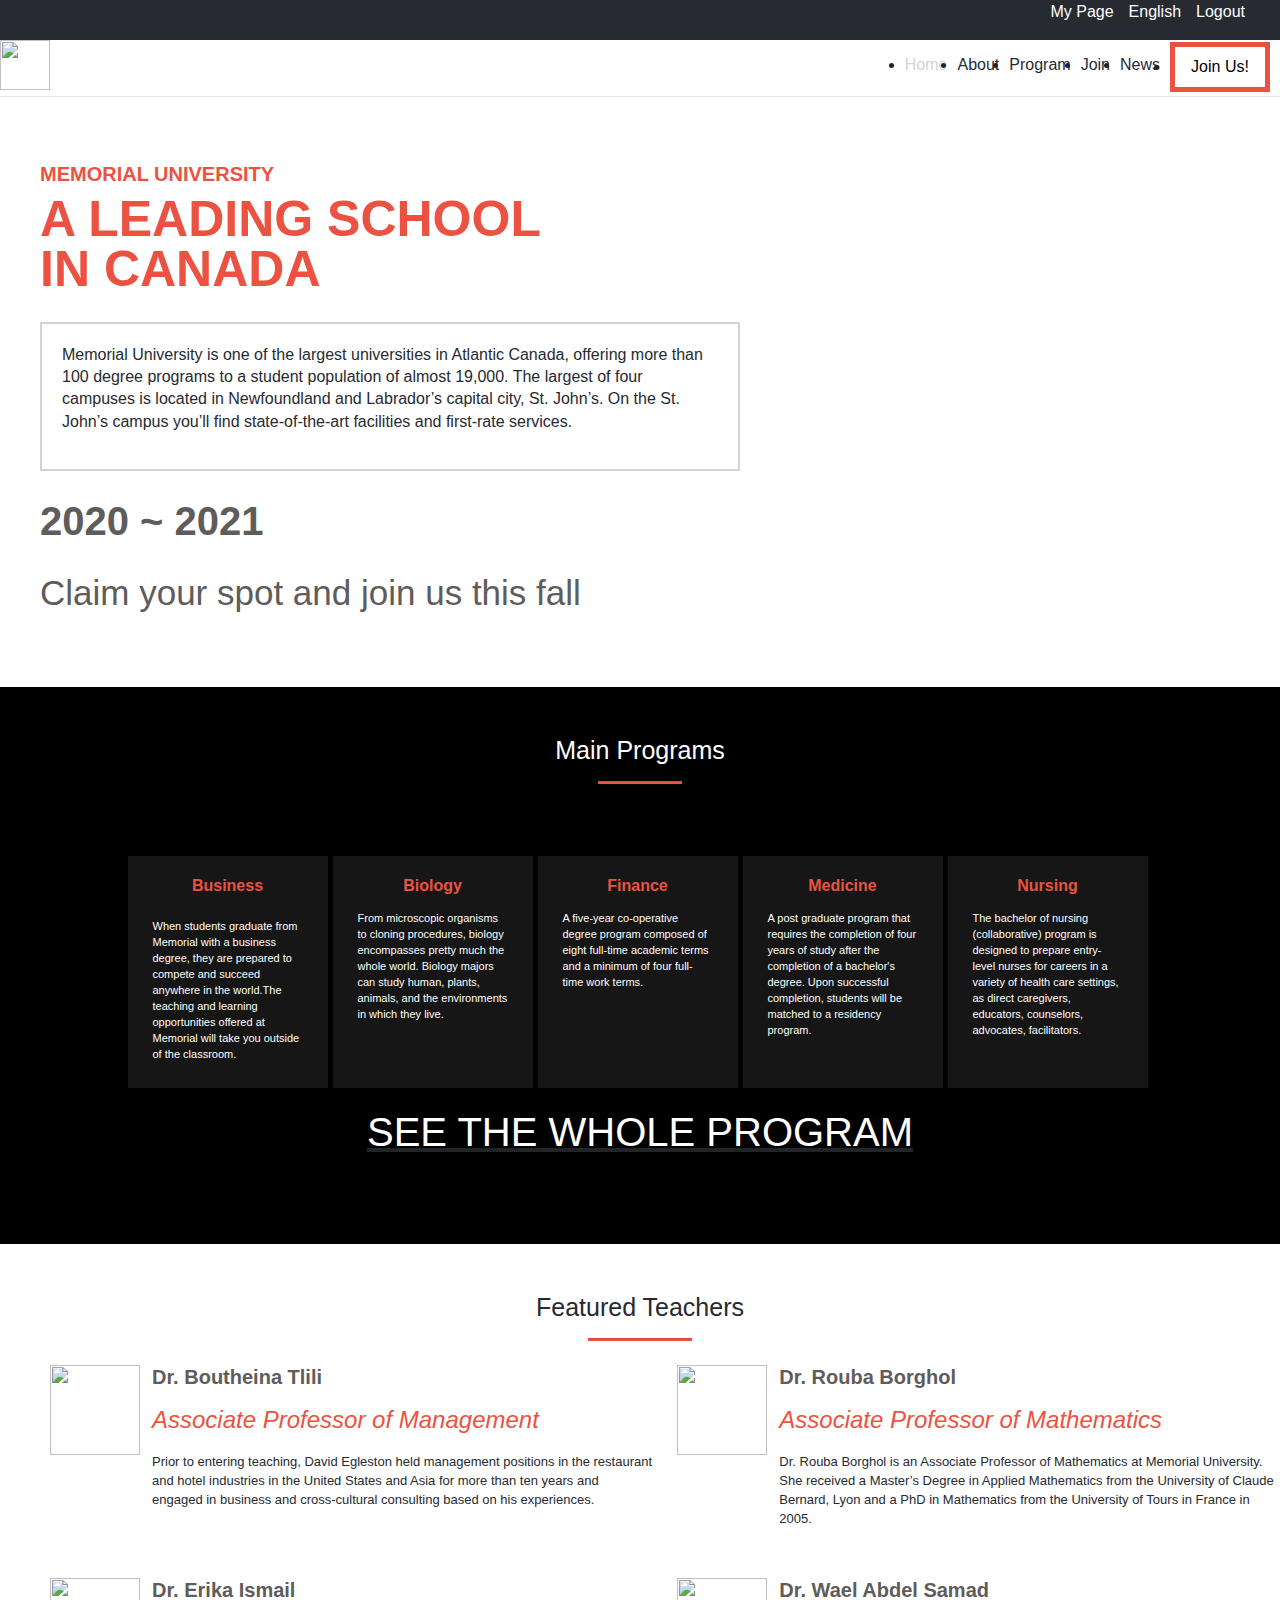
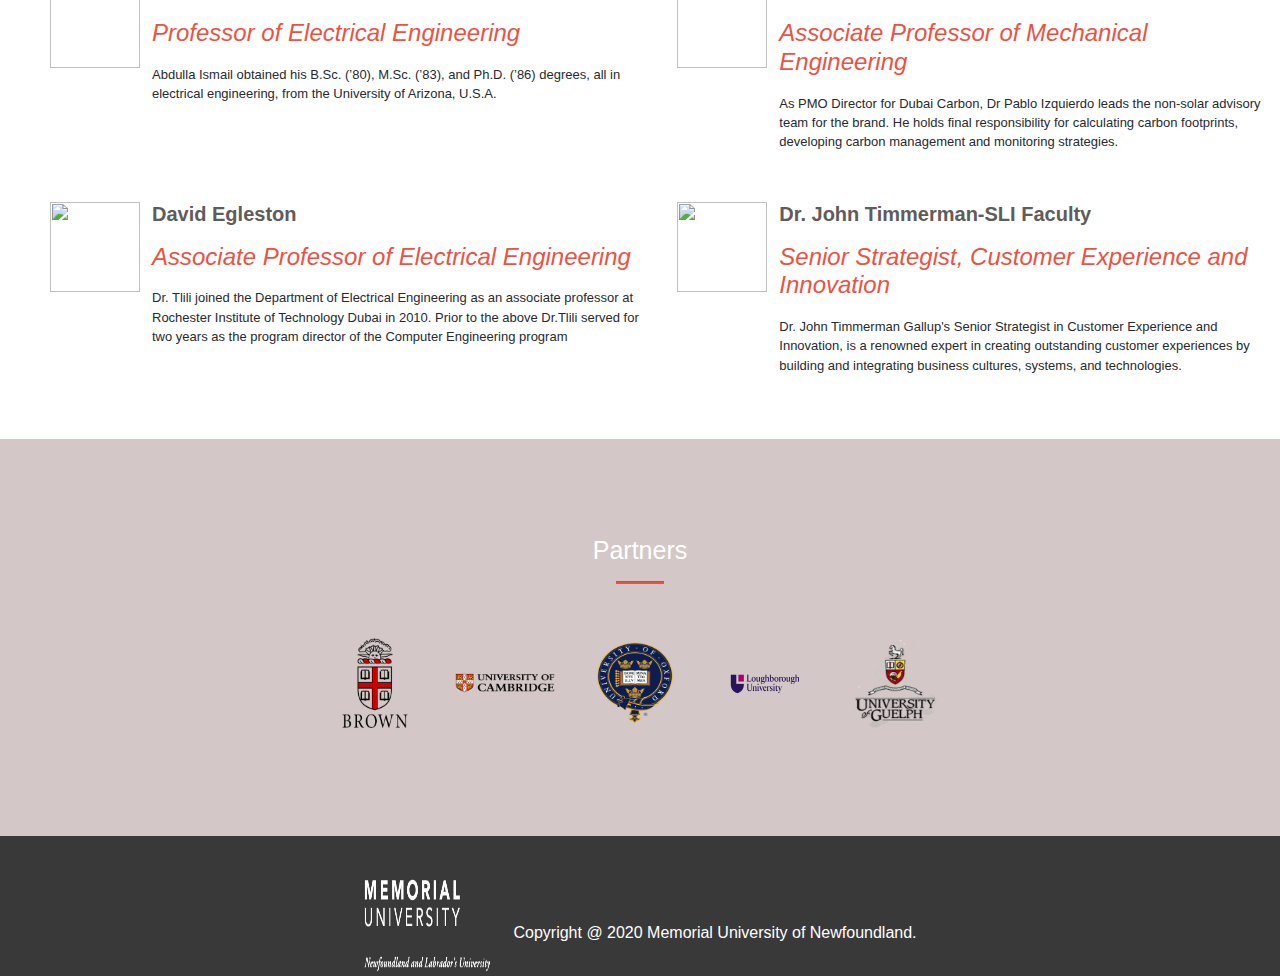
==== commit a70cd119: "Updated Readme" ====
--- a/index.html
+++ b/index.html
@@ -22,7 +22,7 @@
     <!--Navbar-->
 
     <nav class='large-screen-navbar'>
-        <div class='dflex justify-content-end first-nav-items font-size'>
+        <div class='dflex justify-content-end first-nav-items font-size font-lato-sans'>
             <i class="fab fa-facebook-f white-color nav-items"></i>
             <i class="fab fa-twitter white-color nav-items"></i>
             <p class='white-color nav-items'><a class='white-color' href='#'>My Page</a></p>
@@ -36,31 +36,31 @@
             <div class='dflex img-container'>
                 <img class='img-logo' src='media/logo.jpg'>
             </div>
-            <ul class='dflex justify-content-end second-nav-items'>
+            <ul class='dflex justify-content-end second-nav-items font-lato-sans'>
                 <li><a href='./index.html' class='nav-items2 font-size grey-color'>Home</a></li>
                 <li><a href='./about.html' class='nav-items2 font-size black-color'>About</a></li>
                 <li><a class='nav-items2 font-size black-color'>Program</a></li>
                 <li><a class='nav-items2 font-size black-color'>Join</a></li>
                 <li><a class='nav-items2 font-size black-color'>News</a></li>
                 <li><button onclick="document.location = 'tickets.html'"
-                        class='nav-items2 font-size tickets-button'>Tickets</button></li>
+                        class='nav-items2 font-size tickets-button'>Join Us!</button></li>
             </ul>
         </div>
         <hr class='hr'>
     </nav>
 
     <!--Medium Screen Navbar-->
-    <nav class="col-2 navbar navbar-expand-md navbar-light navbar-medium">
+    <nav class="col-2 navbar navbar-expand-md navbar-light navbar-medium font-lato-sans">
         <button class="navbar-toggler border-0 collapsed" type="button" data-toggle="collapse" data-target="#nav-links"
             aria-controls="nav-links" aria-expanded="false" aria-label="Toggle navigation">
             <span class="navbar-toggler-icon"></span>
         </button>
         <div class='class="navbar-collapse justify-content-end collapse show"' id='nav-links'>
-            <div class="navbar-nav pl-3 align-items-center">
+            <div class="navbar-nav ml-3 align-items-center">
                 <p class=' mt-4 font-size '><a href='./index.html' class='nav-items2 grey-color'>Home</a></p>
                 <p class='mt-2 font-size '><a href='./about.html' class='nav-items2  black-color'>About</a></p>
                 <p class='mt-2 font-size '><button onclick="document.location = 'tickets.html'"
-                        class='nav-items2  tickets-button'>Tickets</button></p>
+                        class='nav-items2  tickets-button'>Join Us!</button></p>
             </div>
         </div>
     </nav>
@@ -71,18 +71,19 @@
     <!--Main-->
     <main>
         <article class='background-image'>
-            <div class='dflex-column first-section'>
+            <div class='dflex-column first-section font-Verdana '>
                 <div class='red-color'>
-                    <h4 class='first-section-h4 font-weight-bold'>MEMORIAL UNIVERSITY</h4>
+                    <h4 class='first-section-h4 font-weight-bold '>MEMORIAL UNIVERSITY</h4>
                     <h1 class='first-section-title font-Verdana'>A LEADING SCHOOL IN CANADA </h1>
                 </div>
-                <div class='main-box black-color'>
-                    <p class='first-section-p'>Memorial University is one of the largest universities in Atlantic
+                <div class='main-box black-color '>
+                    <p class='first-section-p font-cocogoose'>Memorial University is one of the largest universities in
+                        Atlantic
                         Canada, offering more than 100 degree programs to a student population of almost 19,000. The
                         largest of four campuses is located in Newfoundland and Labrador’s capital city, St. John’s. On
                         the St. John’s campus you’ll find state-of-the-art facilities and first-rate services.</p>
                 </div>
-                <div class='light-black'>
+                <div class='light-black font-cocogoose'>
                     <p class='first-section-p2'>2020 ~ 2021</p>
                     <p class='first-section-p3'> Claim your spot and join us this fall</p>
                 </div>
@@ -95,32 +96,36 @@
                 </h1>
 
             </div>
-            <div class='dflex  justify-content-center article2-container article2-container-md'>
-                <div class='article2-div article2-div-md white-color'>
-                    <i class="fas fa-user-tie dflex justify-content-center article-2-icons"></i>
-                    <h1 class='red-color dflex justify-content-center article-2-h1'>Business</h1>
-                    <p class='article-2-p  justify-content-center '>When students graduate from Memorial
-                        with a business
-                        degree, they are prepared to compete and succeed anywhere in the world.The teaching and learning
-                        opportunities offered at Memorial will take you outside of the classroom. </p>
-                </div>
-                <div class='article2-div article2-div-md white-color'>
-                    <i class="fas fa-school dflex justify-content-center article-2-icons"></i>
-                    <h1 class='red-color dflex justify-content-center article-2-h1'>Education</h1>
-                    <p class='article-2-p article-2-p '>The Faculty of Education offers a range of undergraduate
-                        programs, using a
-                        combination of delivery modes, technology and innovative approaches to prepare teachers for
-                        careers in the K-12 school system.</p>
-                </div>
-                <div class='article2-div article2-div-md white-color'>
-                    <i class="fab fa-wpbeginner dflex justify-content-center article-2-icons "></i>
-                    <h1 class='red-color dflex justify-content-center article-2-h1'>Engineering</h1>
+
+            <div class='dflex  justify-content-center article2-container article2-container-md font-lato-sans'>
+                <div class='article2-div article2-div-md white-color'>
+                    <i class="fas fa-user-tie dflex justify-content-center article-2-icons  article-2-icons-md"></i>
+                    <h1 class='red-color  dflex justify-content-center article-2-h1 '>Business</h1>
+                    <div class='dflex'>
+                        <p class='article-2-p  dflex justify-content-center'>When students graduate from Memorial
+                            with a business
+                            degree, they are prepared to compete and succeed anywhere in the world.The teaching and
+                            learning
+                            opportunities offered at Memorial will take you outside of the classroom. </p>
+                    </div>
+                </div>
+                <div class='article2-div article2-div-md white-color'>
+                    <i class="fas fa-school dflex justify-content-center article-2-icons  article-2-icons-md"></i>
+                    <h1 class='red-color dflex justify-content-center article-2-h1'>Biology</h1>
+                    <p class='article-2-p article-2-p '>From microscopic organisms to cloning procedures, biology
+                        encompasses pretty much the whole world. Biology majors can study human, plants, animals, and
+                        the environments in which they live.</p>
+                </div>
+                <div class='article2-div article2-div-md white-color'>
+                    <i class="fab fa-wpbeginner dflex justify-content-center article-2-icons  article-2-icons-md"></i>
+                    <h1 class='red-color dflex justify-content-center article-2-h1 '>Finance</h1>
                     <p class='article-2-p article-2-p '>A five-year co-operative degree program composed of eight
                         full-time academic
                         terms and a minimum of four full-time work terms.</p>
                 </div>
                 <div class='article2-div article2-div-md white-color'>
-                    <i class="fas fa-prescription-bottle-alt dflex justify-content-center article-2-icons "></i>
+                    <i
+                        class="fas fa-prescription-bottle-alt dflex justify-content-center article-2-icons  article-2-icons-md"></i>
                     <h1 class='red-color dflex justify-content-center article-2-h1'>Medicine</h1>
                     <p class='article-2-p article-2-p '>A post graduate program that requires the completion of four
                         years of study
@@ -128,9 +133,9 @@
                         matched to a residency program.</p>
                 </div>
                 <div class='article2-div article2-div-md white-color'>
-                    <i class="fas fa-user-nurse dflex justify-content-center article-2-icons "></i>
+                    <i class="fas fa-user-nurse dflex justify-content-center article-2-icons article-2-icons-md"></i>
                     <h1 class='red-color dflex justify-content-center article-2-h1'>Nursing</h1>
-                    <p class='article-2-p article-2-p '>The bachelor of nursing (collaborative) program is designed to
+                    <p class='article-2-p article-2-p'>The bachelor of nursing (collaborative) program is designed to
                         prepare
                         entry-level nurses for careers in a variety of health care settings, as direct caregivers,
                         educators, counselors, advocates, facilitators.</p>
@@ -153,7 +158,8 @@
                     <div class='dflex-column article-3'>
                         <h1 class='light-black article-3-h1'>Dr. Boutheina Tlili</h1>
                         <h4 class='red-color article-3-h4'>Associate Professor of Management</h4>
-                        <p class='article-3-p black-color'>Prior to entering teaching, David Egleston held management
+                        <p class='article-3-p black-color font-cocogoose'>Prior to entering teaching, David Egleston
+                            held management
                             positions in the restaurant and
                             hotel industries in the United States and Asia for more than ten years and engaged in
                             business and cross-cultural consulting based on his experiences.</p>
@@ -164,7 +170,8 @@
                     <div class='dflex-column article-3'>
                         <h1 class='light-black article-3-h1'>Dr. Rouba Borghol</h1>
                         <h4 class='red-color article-3-h4'>Associate Professor of Mathematics</h4>
-                        <p class='article-3-p black-color'>Dr. Rouba Borghol is an Associate Professor of Mathematics at
+                        <p class='article-3-p black-color font-cocogoose'>Dr. Rouba Borghol is an Associate Professor of
+                            Mathematics at
                             Memorial University. She received a Master’s Degree in Applied Mathematics from the
                             University
                             of Claude Bernard, Lyon and a PhD in Mathematics from the University of Tours in France in
@@ -177,7 +184,8 @@
                     <div class='dflex-column article-3'>
                         <h1 class='light-black article-3-h1'>Dr. Erika Ismail </h1>
                         <h4 class='red-color article-3-h4'> Professor of Electrical Engineering</h4>
-                        <p class='article-3-p black-color'>Abdulla Ismail obtained his B.Sc. (’80), M.Sc. (’83), and
+                        <p class='article-3-p black-color font-cocogoose'>Abdulla Ismail obtained his B.Sc. (’80), M.Sc.
+                            (’83), and
                             Ph.D. (’86) degrees, all in
                             electrical engineering, from the University of Arizona, U.S.A. </p>
                     </div>
@@ -187,7 +195,8 @@
                     <div class='dflex-column article-3'>
                         <h1 class='light-black article-3-h1'>Dr. Wael Abdel Samad </h1>
                         <h4 class='red-color article-3-h4'>Associate Professor of Mechanical Engineering</h4>
-                        <p class='article-3-p black-color'>As PMO Director for Dubai Carbon, Dr Pablo Izquierdo
+                        <p class='article-3-p black-color font-cocogoose'>As PMO Director for Dubai Carbon, Dr Pablo
+                            Izquierdo
                             leads
                             the non-solar advisory team for
                             the brand. He holds final responsibility for calculating carbon footprints, developing
@@ -199,7 +208,8 @@
                     <div class='dflex-column article-3'>
                         <h1 class='light-black article-3-h1'>David Egleston</h1>
                         <h4 class='red-color article-3-h4'>Associate Professor of Electrical Engineering</h4>
-                        <p class='article-3-p black-color'>Dr. Tlili joined the Department of Electrical Engineering
+                        <p class='article-3-p black-color font-cocogoose'>Dr. Tlili joined the Department of Electrical
+                            Engineering
                             as
                             an associate professor at
                             Rochester Institute of Technology Dubai in 2010. Prior to the above Dr.Tlili served for
@@ -213,7 +223,8 @@
                         <h1 class='light-black article-3-h1'>Dr. John Timmerman-SLI Faculty</h1>
                         <h4 class='red-color article-3-h4'>Senior Strategist, Customer Experience and Innovation
                         </h4>
-                        <p class='article-3-p black-color'>Dr. John Timmerman Gallup's Senior Strategist in Customer
+                        <p class='article-3-p black-color font-cocogoose'>Dr. John Timmerman Gallup's Senior Strategist
+                            in Customer
                             Experience and Innovation, is a
                             renowned expert in creating outstanding customer experiences by building and integrating
                             business cultures, systems, and technologies. </p>
@@ -226,7 +237,7 @@
                     <button id="more-btn" class="btn border-silver border w-100 p-3" type="button"
                         data-toggle="collapse" data-target="#speakers-dropdown" aria-expanded="false"
                         aria-controls="speakers-dropdown" onclick="hideBtn()">
-                        MORE <i class="fas fa-chevron-down text-orange ml-2" aria-hidden="true"></i>
+                        MORE <i class="fas fa-chevron-down ml-2" aria-hidden="true"></i>
                     </button>
                 </div>
                 <div class='row no-gutters d-md-none more-md-display collapse show' id="speakers-dropdown">
@@ -285,7 +296,7 @@
     <footer>
         <div class='footer-section p-5'>
             <div class='dflex justify-content-center white-color pt-5 '>
-                <h1 class='main-programs'>Partner
+                <h1 class='main-programs'>Partners
                     <hr class='main-programs-hr'>
                 </h1>
             </div>
--- a/css/style.css
+++ b/css/style.css
@@ -60,12 +60,13 @@
     color: #fff
 }
 
-.font-Verdana{
+.font-Verdana {
     font-family: 'Segoe UI', Tahoma, Geneva, Verdana, sans-serif
 }
     
 .font-lato-sans {
     font-family: lato, sans-serif;
+    font-style: normal;
 }
     
 .font-cocogoose {
@@ -88,7 +89,7 @@
 }
 
 .nav-items2 {
-    margin-right: 20px;
+    margin-right: 10px;
 }
 
 .first-nav-items {
@@ -121,8 +122,7 @@
 }
 
 .hr {
-
-    margin-bottom: 0;
+    margin-bottom: -15.5px;
 }
 
 .tickets-button {
@@ -141,14 +141,14 @@
 /*Article-1*/
 
 .background-image {  
-    background: url(/media/bubbles.png) center bottom / cover no-repeat fixed;
+    background: url(/media/background-3.png) center bottom / cover no-repeat fixed;
     background-size: cover;
     margin-top: 20px;
     background-attachment: fixed;
 }
 
 .first-section {
-    padding: 60px 0 0 80px;
+    padding: 60px 10px 0 40px;
 }
 
 .first-section-h4 {
@@ -193,7 +193,7 @@
 }
 
 .article2-container {
-    margin: 0 30px;
+    margin: 0 50px;
 }
 
 .article-2-p {
@@ -255,6 +255,7 @@
     font-size: 13px;
     line-height: 1.2rem;
     padding-top: 9px;
+    font-weight: 500;
 }
 
 .article-3 {
@@ -320,13 +321,13 @@
 .about-div-header {
     margin-top: 100px;
     font-size: 50px;
-    width: 750px;
+    max-width: 750px;
     text-align: center;
     font-weight: 700;
 }
 
 .about-div-p{
-    width: 700px;
+    max-width: 700px;
     line-height: 1.3rem;
     border: solid 1px #d3d3d3;
     padding: 20px 20px;
@@ -334,10 +335,10 @@
 }
 
 .about-article1-p2{
-    width: 600px;
+    max-width: 600px;
     line-height: 1.3rem;
     font-weight: 900;
-    
+    margin: 0 10px;
 }
 
 .about-article1-p2 small {
@@ -348,7 +349,7 @@
 
 .img-logo-about {
     height: 200px;
-    width: 350px;
+    max-width: 350px;
     border: 1px solid #d3d3d3;
     padding: 20px 20px;
 }
@@ -359,7 +360,7 @@
 }
 
 .about-section-p {
-    width: 600px;
+    max-width: 600px;
     text-align: center;
 }
 
@@ -369,13 +370,20 @@
 }
 
 .img-graduation {
-    width: 300px;
+    width: 290px;
     height: 200px;
     background-color: transparent;
     background: red;
     margin-right: 5px;
-}
-
+    cursor: pointer;
+}
+
+.graduation-class {
+    margin: -100px 0 0 90px;;
+    z-index: 2;
+    font-weight: 600;
+    font-size: 20px;
+}
 /*Tickets*/
 
 main {
@@ -395,12 +403,13 @@
 
 .tickets-main-div {
     background-color: #f4f7fa;
+    padding: 0 5px ;
     padding-bottom: 60px;
 }
 
 .tickets-main-div-container {
     border: 1px solid #d3d3d3;
-    width: 600px;
+    max-width: 600px;
     height: 30px;
     border-radius: 20px;
 }
@@ -409,6 +418,10 @@
 table {
     display: table;
     background-color: white;
+}
+
+.table-container {
+    font-size: 15px;
 }
 
 .tuition {
@@ -419,7 +432,7 @@
 }
 
 .responsive-table {
-    width: 100%;
+    max-width: 100%;
     display: block;
     line-height: 1.9;
 }
@@ -499,6 +512,7 @@
         width: 100%;
         margin-bottom: 5px;
         margin-right: 5px;
+        padding: 0;
     }
     
    
@@ -529,8 +543,8 @@
     .tickets-button {
         border: none;
         padding: 0;
-        margin: 0 46px 0 0;
-        width: 50px;
+        margin: 0 10px 0 0;
+        width: 90px;
         height: 20px;
     }
     
@@ -541,6 +555,7 @@
     .medium-nav-hr {
         display: block;
         width: 100%;
+        margin-bottom: -15.5px;;
     }
 
     .more-md-display {
@@ -553,7 +568,8 @@
 
     .about-div-header h1 {
         font-size: 35px;
-        margin: 0 20px;
+        margin: 0 5px;
+        font-weight: 800;
     }
 
     .graduation-pic-container {
@@ -571,7 +587,7 @@
         flex-direction: column;
         align-items: center;
         border: 1px solid #d3d3d3;
-        width: 500px;
+        width: 400px;
         height: 90px;
         border-radius: 28px;
     }
@@ -598,6 +614,34 @@
         margin: 30px 5px 60px 5px;
     }
    
+    .program-site {
+        text-decoration: none;
+        padding: 20px 0 80px 0;
+    }
+
+    .article-2-icons-md {
+        margin-right: 10px;
+    }
+
+    .article-2-h1 {
+        margin-right: 9px;
+    }
+
+    .about-section-h1 {
+        margin: 0 10px;
+    }
+
+    .about-section-p {
+        margin: 0 10px;
+    }
+
+    .about-section-h1 {
+        margin: 0 10px;
+    }
+
+    .about-section-p2 {
+        margin: 0 10px;
+    }
 }
     
 @media only screen and (max-width: 445px){
@@ -614,4 +658,16 @@
         margin-left: -50px;
     }
 
+    .tickets-main-div-container {
+        border: 1px solid #d3d3d3;
+        width: 300px;
+        height: 120px;
+        border-radius: 20px;
+        padding: 0 40px;
+    }
+
+    .table-container {
+        font-size: 10px;
+    }
+
 }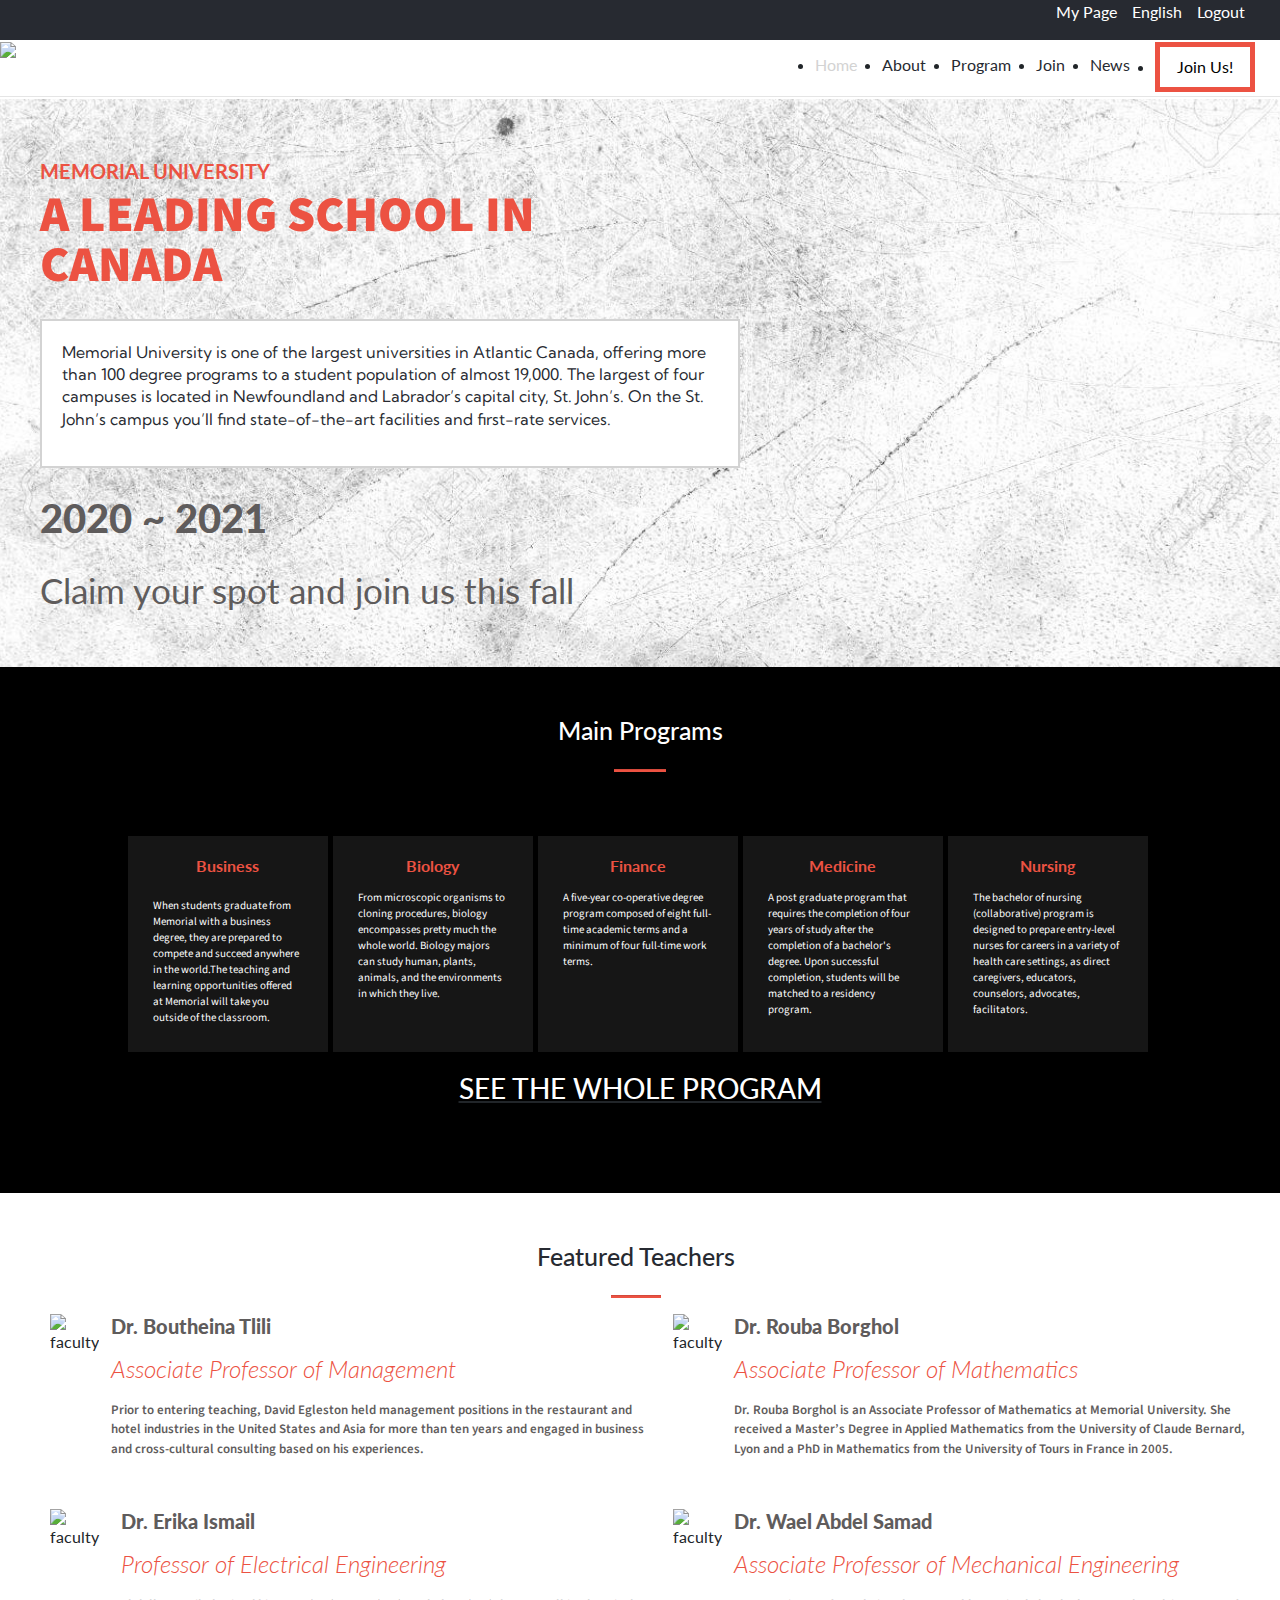
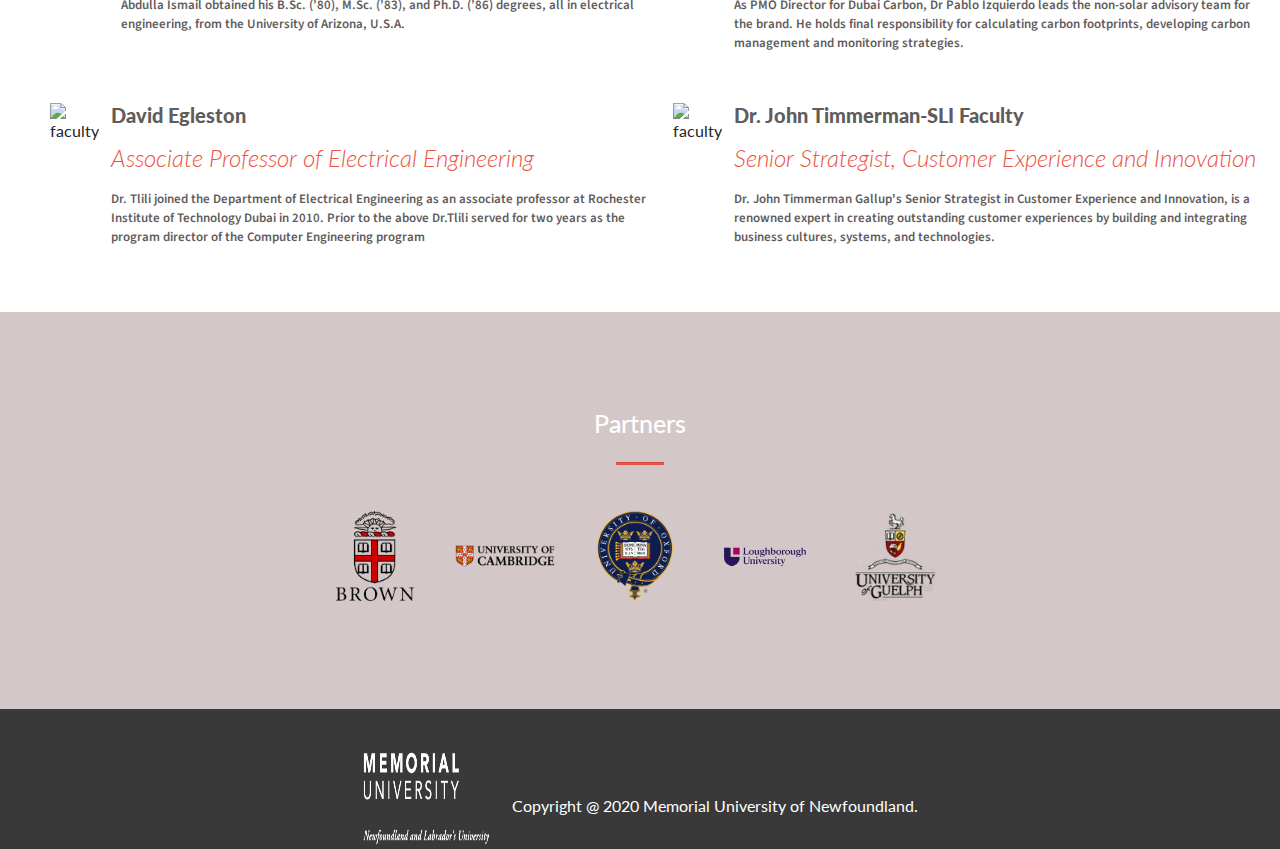
==== commit 96c7a131: "Add changes based on reviews" ====
--- a/index.html
+++ b/index.html
@@ -5,9 +5,13 @@
     <meta charset="utf-8">
     <meta http-equiv="X-UA-Compatible" content="IE=edge">
     <title> Capstone </title>
+    <link href="https://fonts.googleapis.com/css2?family=Kumbh+Sans&family=Source+Sans+Pro&display=swap"
+        rel="stylesheet">
+    <link href="https://fonts.googleapis.com/css2?family=Lato:ital,wght@0,400;0,700;1,400&display=swap"
+        rel="stylesheet">
     <meta name="description" content="A static website">
     <meta name="viewport" content="width=device-width, initial-scale=1">
-    <title>Document</title>
+
 
     <!-- Bootstrap CSS -->
 
@@ -34,7 +38,7 @@
 
         <div class='dflex second-nav-container'>
             <div class='dflex img-container'>
-                <img class='img-logo' src='media/logo.jpg'>
+               <a href='./index.html'><img class='img-logo' src='media/logo.jpg' alt='logo'></a>
             </div>
             <ul class='dflex justify-content-end second-nav-items font-lato-sans'>
                 <li><a href='./index.html' class='nav-items2 font-size grey-color'>Home</a></li>
@@ -90,17 +94,17 @@
             </div>
         </article>
         <article class='background-image-2'>
-            <div class='dflex justify-content-center white-color py-5'>
-                <h1 class='main-programs'>Main Programs
-                    <hr class='main-programs-hr'>
-                </h1>
+            <div class='dflex-column align-items-center white-color py-5'>
+                <h2 class='main-programs'>Main Programs
+                </h2>
+                <hr class='main-programs-hr-partners'>
 
             </div>
 
             <div class='dflex  justify-content-center article2-container article2-container-md font-lato-sans'>
                 <div class='article2-div article2-div-md white-color'>
                     <i class="fas fa-user-tie dflex justify-content-center article-2-icons  article-2-icons-md"></i>
-                    <h1 class='red-color  dflex justify-content-center article-2-h1 '>Business</h1>
+                    <h3 class='red-color  dflex justify-content-center article-2-h1 '>Business</h3>
                     <div class='dflex'>
                         <p class='article-2-p  dflex justify-content-center'>When students graduate from Memorial
                             with a business
@@ -111,14 +115,14 @@
                 </div>
                 <div class='article2-div article2-div-md white-color'>
                     <i class="fas fa-school dflex justify-content-center article-2-icons  article-2-icons-md"></i>
-                    <h1 class='red-color dflex justify-content-center article-2-h1'>Biology</h1>
+                    <h3 class='red-color dflex justify-content-center article-2-h1'>Biology</h3>
                     <p class='article-2-p article-2-p '>From microscopic organisms to cloning procedures, biology
                         encompasses pretty much the whole world. Biology majors can study human, plants, animals, and
                         the environments in which they live.</p>
                 </div>
                 <div class='article2-div article2-div-md white-color'>
                     <i class="fab fa-wpbeginner dflex justify-content-center article-2-icons  article-2-icons-md"></i>
-                    <h1 class='red-color dflex justify-content-center article-2-h1 '>Finance</h1>
+                    <h3 class='red-color dflex justify-content-center article-2-h1'>Finance</h3>
                     <p class='article-2-p article-2-p '>A five-year co-operative degree program composed of eight
                         full-time academic
                         terms and a minimum of four full-time work terms.</p>
@@ -126,7 +130,7 @@
                 <div class='article2-div article2-div-md white-color'>
                     <i
                         class="fas fa-prescription-bottle-alt dflex justify-content-center article-2-icons  article-2-icons-md"></i>
-                    <h1 class='red-color dflex justify-content-center article-2-h1'>Medicine</h1>
+                    <h3 class='red-color dflex justify-content-center article-2-h1'>Medicine</h3>
                     <p class='article-2-p article-2-p '>A post graduate program that requires the completion of four
                         years of study
                         after the completion of a bachelor's degree. Upon successful completion, students will be
@@ -134,7 +138,7 @@
                 </div>
                 <div class='article2-div article2-div-md white-color'>
                     <i class="fas fa-user-nurse dflex justify-content-center article-2-icons article-2-icons-md"></i>
-                    <h1 class='red-color dflex justify-content-center article-2-h1'>Nursing</h1>
+                    <h3 class='red-color dflex justify-content-center article-2-h1'>Nursing</h3>
                     <p class='article-2-p article-2-p'>The bachelor of nursing (collaborative) program is designed to
                         prepare
                         entry-level nurses for careers in a variety of health care settings, as direct caregivers,
@@ -142,23 +146,23 @@
                 </div>
             </div>
             <div class='dflex justify-content-center  program-site program-site-md'>
-                <h1><a href='#' class='white-color see-program'>SEE THE WHOLE PROGRAM</a></h1>
+                <h3><a href='#' class='white-color see-program'>SEE THE WHOLE PROGRAM</a></h3>
                 <button class='d-md-none white-color join-university' type='button'>Join Memorial University</button>
             </div>
         </article>
-        <article class='article3 mb-5'>
-            <div class='dflex justify-content-center black-color pt-5'>
-                <h1 class='main-programs'>Featured Teachers
-                    <hr class='main-programs-hr'>
-                </h1>
+        <article class='article3 mb-5 pr-2'>
+            <div class='dflex-column align-items-center black-color pt-5'>
+                <h2 class='main-programs'>Featured Teachers
+                </h2>
+                <hr class='main-programs-hr-partners'>
             </div>
             <div class='dgrid article-3-container'>
                 <div class='dflex'>
-                    <img class='teachers-img' src='media/faculty1.jpg'>
-                    <div class='dflex-column article-3'>
-                        <h1 class='light-black article-3-h1'>Dr. Boutheina Tlili</h1>
+                    <img class='teachers-img' src='media/faculty1.jpg' alt='faculty'>
+                    <div class='dflex-column article-3'>
+                        <h3 class='light-black article-3-h1'>Dr. Boutheina Tlili</h3>
                         <h4 class='red-color article-3-h4'>Associate Professor of Management</h4>
-                        <p class='article-3-p black-color font-cocogoose'>Prior to entering teaching, David Egleston
+                        <p class='article-3-p light-black font-cocogoose'>Prior to entering teaching, David Egleston
                             held management
                             positions in the restaurant and
                             hotel industries in the United States and Asia for more than ten years and engaged in
@@ -166,11 +170,11 @@
                     </div>
                 </div>
                 <div class='dflex'>
-                    <img class='teachers-img' src='media/faculty2.jpg'>
-                    <div class='dflex-column article-3'>
-                        <h1 class='light-black article-3-h1'>Dr. Rouba Borghol</h1>
+                    <img class='teachers-img' src='media/faculty2.jpg' alt='faculty'>
+                    <div class='dflex-column article-3'>
+                        <h3 class='light-black article-3-h1'>Dr. Rouba Borghol</h3>
                         <h4 class='red-color article-3-h4'>Associate Professor of Mathematics</h4>
-                        <p class='article-3-p black-color font-cocogoose'>Dr. Rouba Borghol is an Associate Professor of
+                        <p class='article-3-p light-black font-cocogoose'>Dr. Rouba Borghol is an Associate Professor of
                             Mathematics at
                             Memorial University. She received a Master’s Degree in Applied Mathematics from the
                             University
@@ -180,22 +184,22 @@
                 </div>
                 <!--Hidden in medium screen-->
                 <div class='dflex display-md-none'>
-                    <img class='teachers-img' src='media/faculty3.jpg'>
-                    <div class='dflex-column article-3'>
-                        <h1 class='light-black article-3-h1'>Dr. Erika Ismail </h1>
+                    <img class='teachers-img' src='media/faculty3.jpg' alt='faculty'>
+                    <div class='dflex-column article-3'>
+                        <h3 class='light-black article-3-h1'>Dr. Erika Ismail </h3>
                         <h4 class='red-color article-3-h4'> Professor of Electrical Engineering</h4>
-                        <p class='article-3-p black-color font-cocogoose'>Abdulla Ismail obtained his B.Sc. (’80), M.Sc.
+                        <p class='article-3-p light-black font-cocogoose'>Abdulla Ismail obtained his B.Sc. (’80), M.Sc.
                             (’83), and
                             Ph.D. (’86) degrees, all in
                             electrical engineering, from the University of Arizona, U.S.A. </p>
                     </div>
                 </div>
                 <div class='dflex display-md-none'>
-                    <img class='teachers-img' src='media/faculty4.jpeg'>
-                    <div class='dflex-column article-3'>
-                        <h1 class='light-black article-3-h1'>Dr. Wael Abdel Samad </h1>
+                    <img class='teachers-img' src='media/faculty4.jpeg' alt='faculty'>
+                    <div class='dflex-column article-3'>
+                        <h3 class='light-black article-3-h1'>Dr. Wael Abdel Samad </h3>
                         <h4 class='red-color article-3-h4'>Associate Professor of Mechanical Engineering</h4>
-                        <p class='article-3-p black-color font-cocogoose'>As PMO Director for Dubai Carbon, Dr Pablo
+                        <p class='article-3-p light-black font-cocogoose'>As PMO Director for Dubai Carbon, Dr Pablo
                             Izquierdo
                             leads
                             the non-solar advisory team for
@@ -204,11 +208,11 @@
                     </div>
                 </div>
                 <div class='dflex display-md-none'>
-                    <img class='teachers-img' src='media/faculty5.jpg'>
-                    <div class='dflex-column article-3'>
-                        <h1 class='light-black article-3-h1'>David Egleston</h1>
+                    <img class='teachers-img' src='media/faculty5.jpg' alt='faculty'>
+                    <div class='dflex-column article-3'>
+                        <h3 class='light-black article-3-h1'>David Egleston</h3>
                         <h4 class='red-color article-3-h4'>Associate Professor of Electrical Engineering</h4>
-                        <p class='article-3-p black-color font-cocogoose'>Dr. Tlili joined the Department of Electrical
+                        <p class='article-3-p light-black font-cocogoose'>Dr. Tlili joined the Department of Electrical
                             Engineering
                             as
                             an associate professor at
@@ -218,12 +222,12 @@
                     </div>
                 </div>
                 <div class='dflex display-md-none'>
-                    <img class='teachers-img' src='media/faculty4.jpg'>
-                    <div class='dflex-column article-3'>
-                        <h1 class='light-black article-3-h1'>Dr. John Timmerman-SLI Faculty</h1>
+                    <img class='teachers-img' src='media/faculty4.jpg' alt='faculty'>
+                    <div class='dflex-column article-3'>
+                        <h3 class='light-black article-3-h1'>Dr. John Timmerman-SLI Faculty</h3>
                         <h4 class='red-color article-3-h4'>Senior Strategist, Customer Experience and Innovation
                         </h4>
-                        <p class='article-3-p black-color font-cocogoose'>Dr. John Timmerman Gallup's Senior Strategist
+                        <p class='article-3-p light-black font-cocogoose'>Dr. John Timmerman Gallup's Senior Strategist
                             in Customer
                             Experience and Innovation, is a
                             renowned expert in creating outstanding customer experiences by building and integrating
@@ -242,21 +246,21 @@
                 </div>
                 <div class='row no-gutters d-md-none more-md-display collapse show' id="speakers-dropdown">
                     <div class='dflex mb-3'>
-                        <img class='teachers-img' src='media/faculty3.jpg'>
+                        <img class='teachers-img' src='media/faculty3.jpg' alt='faculty'>
                         <div class='dflex-column article-3'>
-                            <h1 class='light-black article-3-h1'>Dr. Erika Ismail </h1>
+                            <h3 class='light-black article-3-h1'>Dr. Erika Ismail </h3>
                             <h4 class='red-color article-3-h4'> Professor of Electrical Engineering</h4>
-                            <p class='article-3-p black-color'>Abdulla Ismail obtained his B.Sc. (’80), M.Sc. (’83), and
+                            <p class='article-3-p light-black'>Abdulla Ismail obtained his B.Sc. (’80), M.Sc. (’83), and
                                 Ph.D. (’86) degrees, all in
                                 electrical engineering, from the University of Arizona, U.S.A. </p>
                         </div>
                     </div>
                     <div class='dflex mb-3'>
-                        <img class='teachers-img' src='media/faculty4.jpeg'>
+                        <img class='teachers-img' src='media/faculty4.jpeg' alt='faculty'>
                         <div class='dflex-column article-3'>
-                            <h1 class='light-black article-3-h1'>Dr. Wael Abdel Samad </h1>
+                            <h3 class='light-black article-3-h1'>Dr. Wael Abdel Samad </h3>
                             <h4 class='red-color article-3-h4'>Associate Professor of Mechanical Engineering</h4>
-                            <p class='article-3-p black-color'>As PMO Director for Dubai Carbon, Dr Pablo Izquierdo
+                            <p class='article-3-p light-black'>As PMO Director for Dubai Carbon, Dr Pablo Izquierdo
                                 leads
                                 the non-solar advisory team for
                                 the brand. He holds final responsibility for calculating carbon footprints, developing
@@ -264,11 +268,11 @@
                         </div>
                     </div>
                     <div class='dflex mb-3'>
-                        <img class='teachers-img' src='media/faculty5.jpg'>
+                        <img class='teachers-img' src='media/faculty5.jpg' alt='faculty'>
                         <div class='dflex-column article-3'>
-                            <h1 class='light-black article-3-h1'>David Egleston</h1>
+                            <h3 class='light-black article-3-h1'>David Egleston</h3>
                             <h4 class='red-color article-3-h4'>Associate Professor of Electrical Engineering</h4>
-                            <p class='article-3-p black-color'>Dr. Tlili joined the Department of Electrical Engineering
+                            <p class='article-3-p light-black'>Dr. Tlili joined the Department of Electrical Engineering
                                 as
                                 an associate professor at
                                 Rochester Institute of Technology Dubai in 2010. Prior to the above Dr.Tlili served for
@@ -277,12 +281,12 @@
                         </div>
                     </div>
                     <div class='dflex mb-3'>
-                        <img class='teachers-img' src='media/faculty4.jpg'>
+                        <img class='teachers-img' src='media/faculty4.jpg' alt='faculty'>
                         <div class='dflex-column article-3'>
-                            <h1 class='light-black article-3-h1'>Dr. John Timmerman-SLI Faculty</h1>
+                            <h3 class='light-black article-3-h1'>Dr. John Timmerman-SLI Faculty</h3>
                             <h4 class='red-color article-3-h4'>Senior Strategist, Customer Experience and Innovation
                             </h4>
-                            <p class='article-3-p black-color'>Dr. John Timmerman Gallup's Senior Strategist in Customer
+                            <p class='article-3-p light-black'>Dr. John Timmerman Gallup's Senior Strategist in Customer
                                 Experience and Innovation, is a
                                 renowned expert in creating outstanding customer experiences by building and integrating
                                 business cultures, systems, and technologies. </p>
@@ -295,27 +299,29 @@
 
     <footer>
         <div class='footer-section p-5'>
-            <div class='dflex justify-content-center white-color pt-5 '>
-                <h1 class='main-programs'>Partners
-                    <hr class='main-programs-hr'>
-                </h1>
-            </div>
+            <div class='dflex-column align-items-center white-color pt-5 '>
+                <h2 class='main-programs'>Partners
+                </h2>
+                <hr class='main-programs-hr-partners'>
+            </div>
+
             <div class='dflex dgrid3 justify-content-center'>
-                <img class='picture' src='media/partner.png'>
-                <img class='picture' src='media/partner2.png'>
-                <img class='picture' src='media/partner3.png'>
-                <img class='picture picture-2' src='media/partner4.png'>
-                <img class='picture picture-3' src='media/partner6.png'>
+                <img class='picture' src='media/partner.png' alt='partners'>
+                <img class='picture' src='media/partner2.png' alt='partners'>
+                <img class='picture' src='media/partner3.png' alt='partners'>
+                <img class='picture picture-2' src='media/partner4.png ' alt='alt-partners'>
+                <img class='picture picture-3' src='media/partner6.png' alt='alt-partners'>
             </div>
         </div>
         <div class='footer-section2'>
             <div class='dflex justify-content-center'>
-                <img class='logo-footer' src='media/footer-logo.png'>
+                <img class='logo-footer' src='media/footer-logo.png' alt='footer-logo'>
                 <p class='footer-p white-color'>Copyright @ 2020 Memorial University of Newfoundland.</p>
             </div>
 
         </div>
     </footer>
+
     <!-- Optional JavaScript -->
     <!-- jQuery first, then Popper.js, then Bootstrap JS -->
     <script src="https://code.jquery.com/jquery-3.5.1.slim.min.js"
--- a/css/style.css
+++ b/css/style.css
@@ -1,458 +1,463 @@
 * {
-    box-sizing: border-box;
-  }
-
-  * {
-    font-family: lato, sans-serif;
-  }
-/*Generics*/
+  box-sizing: border-box;
+  font-family: 'lato', sans-serif;
+}
+
+/* Generics */
 
 .dflex {
-    display: flex;
+  display: flex;
 }
 
 .dflex-column {
-    display: flex;
-    flex-direction: column;
+  display: flex;
+  flex-direction: column;
 }
 
 .dgrid {
-    display: grid;
-    grid-template-columns: 1fr 1fr;
-    grid-row-gap: 34px;
-    grid-column-gap: 2%;
+  display: grid;
+  grid-template-columns: 1fr 1fr;
+  grid-row-gap: 34px;
+  grid-column-gap: 2%;
 }
 
 .white-color {
-    color: #fff;
+  color: #fff;
 }
 
 .flex-right {
-    justify-content: start;
+  justify-content: start;
 }
 
 .font-size {
-    font-size: 1rem;
-    font-weight: 400;
+  font-size: 1rem;
+  font-weight: 400;
 }
 
 .black-color {
-    color: #272a31;
-}
-
-.light-black{
-    color: #5f5c5c
+  color: #272a31;
+}
+
+.light-black {
+  color: #5f5c5c;
 }
 
 .red-color {
-    color: #ec5242;
+  color: #ec5242;
 }
 
 .grey-color {
-    color: #d3d3d3;
+  color: #d3d3d3;
 }
 
 .centered {
-    align-items: center;
+  align-items: center;
 }
 
 a {
-    color: #fff
+  color: #fff;
 }
 
 .font-Verdana {
-    font-family: 'Segoe UI', Tahoma, Geneva, Verdana, sans-serif
-}
-    
+  font-family: 'Source Sans Pro', sans-serif;
+}
+
 .font-lato-sans {
-    font-family: lato, sans-serif;
-    font-style: normal;
-}
-    
+  font-family: 'lato', sans-serif;
+  font-style: normal;
+}
+
 .font-cocogoose {
-    font-family: "Cocogoose Regular", "Lucida Sans", "Lucida Sans Regular", "Lucida Grande", "Lucida Sans Unicode", geneva, verdana, sans-serif;
-}
-
-/*Navbar*/
+  font-family: 'Kumbh Sans', sans-serif;
+}
+
+/* Navbar */
 .large-screen-navbar {
-    background-color: #272a31;
-    max-width: 100%;
-    height: 40px;
+  background-color: #272a31;
+  max-width: 100%;
+  height: 40px;
 }
 
 .navbar-medium {
-    display: none;
+  display: none;
 }
 
 .nav-items {
-    padding-right: 15px;
+  padding-right: 15px;
 }
 
 .nav-items2 {
-    margin-right: 10px;
+  margin-right: 25px;
 }
 
 .first-nav-items {
-    align-items: center;
-    height: 40px;
-    margin-right: 20px;
+  align-items: center;
+  height: 40px;
+  margin-right: 20px;
 }
 
 .second-nav-items {
-    height: 50px;
-    align-items: center;
-    flex-grow: 1;
+  height: 50px;
+  align-items: center;
+  flex-grow: 1;
 }
 
 .img-logo {
-    width: 50px;
-    height: 50px;
+  width: 50px;
+  height: 50px;
+  object-fit: cover;
 }
 
 .img-container {
-    width: 50px;
-    
+  width: 50px;
 }
 
 .second-nav-container {
-    background-color: rgb(255,255,255);
-    height: 40px;
-    justify-content: space-between;
-    
+  background-color: rgb(255, 255, 255);
+  height: 40px;
+  justify-content: space-between;
 }
 
 .hr {
-    margin-bottom: -15.5px;
+  margin-bottom: -15.5px;
 }
 
 .tickets-button {
-    width: 100px;
-    height: 50px;
-    border: 5px solid #ec5242;
-    background-color: transparent;
-    padding: 8px 16px 8px 16px;
-    margin-top: 3px;
+  width: 100px;
+  height: 50px;
+  border: 5px solid #ec5242;
+  background-color: transparent;
+  padding: 8px 16px 8px 16px;
+  margin-top: 3px;
 }
 
 .medium-nav-hr {
-    display: none;
-}
-/*Section*/
-/*Article-1*/
-
-.background-image {  
-    background: url(/media/background-3.png) center bottom / cover no-repeat fixed;
-    background-size: cover;
-    margin-top: 20px;
-    background-attachment: fixed;
+  display: none;
+}
+
+/* Section */
+
+/* Article-1 */
+
+.background-image {
+  background: url(/media/background-33.jpg) center bottom / cover no-repeat fixed;
+  background-size: cover;
+  margin-top: 17px;
+  background-attachment: fixed;
+  object-fit: cover;
 }
 
 .first-section {
-    padding: 60px 10px 0 40px;
+  padding: 60px 10px 0 40px;
 }
 
 .first-section-h4 {
-    font-size: 20px;
-    font-weight: 400;
+  font-size: 20px;
+  font-weight: 400;
 }
 
 .first-section-title {
-    max-width: 509px;
-    font-size: 50px;
-    font-weight: 900;
-    line-height: 1em;
+  max-width: 509px;
+  font-size: 50px;
+  font-weight: 900;
+  line-height: 1em;
 }
 
 .main-box {
-    max-width: 700px;
-    border: 2px solid #d3d3d3;
-    padding: 20px;
-    background-color: #fff;
-    line-height: 1.4em;
-    margin: 20px 0;
+  max-width: 700px;
+  border: 2px solid #d3d3d3;
+  padding: 20px;
+  background-color: #fff;
+  line-height: 1.4em;
+  margin: 20px 0;
 }
 
 .first-section-p2 {
-    font-size: 40px;
-    font-weight: 900;
+  font-size: 40px;
+  font-weight: 900;
 }
 
 .first-section-p3 {
-    font-size: 35px;
-    margin-bottom: 50px;
-}
-
-/*Article-2*/
-
-.background-image-2 {  
-    background: url(/media/—Pngtree—white\ point\ float_4580751.png) no-repeat bottom;
-    background-size: cover;
-    margin-top: 17px;
-    background-color: black;
-    background-attachment: fixed;
+  font-size: 35px;
+  margin-bottom: 50px;
+}
+
+/* Article-2 */
+
+.background-image-2 {
+  background: url(/media/—Pngtree—white\ point\ float_4580751.png) no-repeat bottom;
+  background-size: cover;
+  background-color: black;
+  background-attachment: fixed;
+  object-fit: cover;
 }
 
 .article2-container {
-    margin: 0 50px;
+  margin: 0 50px;
 }
 
 .article-2-p {
-    margin-top: 15px;
-    font-size: 11px;
-    line-height: 1rem;
+  margin-top: 15px;
+  font-size: 11px;
+  line-height: 1rem;
+  font-family: 'Source Sans Pro', sans-serif;
 }
 
 .article2-div {
-    width: 200px;
-    padding: 10px 25px;
-    background-color: rgba(211, 211, 211, 0.1);
-    margin-right: 5px;
-    font-weight: 400;
+  width: 200px;
+  padding: 10px 25px;
+  background-color: rgba(211, 211, 211, 0.1);
+  margin-right: 5px;
+  font-weight: 400;
 }
 
 .article-2-h1 {
-    font-weight: 700;
-    font-size: 16px;
-    padding-top: 10px;
+  font-weight: 700;
+  font-size: 16px;
+  padding-top: 10px;
 }
 
 .article-2-icons {
-    font-size: 30px;
+  font-size: 30px;
 }
 
 .main-programs {
-    font-size: 25px;
+  font-size: 25px;
 }
 
 .main-programs-hr {
-    background-color: #ec5242;
-    height: 2px;
-    width: 50%;
+  background-color: #ec5242;
+  height: 2px;
+  width: 50%;
+}
+
+.main-programs-hr-partners {
+  background-color: #ec5242;
+  height: 2px;
+  width: 4%;
 }
 
 .program-site {
-    text-decoration: underline;
-    padding: 20px 0 80px 0;
-}
-
-
-/*Article 3*/
+  text-decoration: underline;
+  padding: 20px 0 80px 0;
+}
+
+/* Article 3 */
+
+.article-3-container {
+  padding-left: 50px;
+  margin-bottom: auto;
+}
+
+.teachers-img {
+  width: 90px;
+  height: 90px;
+  object-fit: cover;
+}
+
+.article-3-p {
+  font-size: 13px;
+  line-height: 1.2rem;
+  padding-top: 9px;
+  font-weight: 600;
+  font-family: 'Source Sans Pro', sans-serif;
+}
+
+.article-3 {
+  padding-left: 12px;
+}
+
+.article-3-h4 {
+  padding-top: 9px;
+  font-weight: 300;
+  font-style: italic;
+}
+
+.article-3-h1 {
+  font-size: 20px;
+  font-weight: 900;
+}
+
+/* footer */
+
+.footer-section {
+  background-color: rgb(211, 199, 199);
+}
+
+.picture {
+  width: 100px;
+  height: 90px;
+  margin: 30px 20px 60px 10px;
+  object-fit: cover;
+}
+
+.footer-section2 {
+  padding-top: 40px;
+  background-color: rgb(57, 57, 57);
+}
+
+.logo-footer {
+  width: 150px;
+  height: 100px;
+  padding-right: 20px;
+  object-fit: fill;
+}
+
+.footer-p {
+  padding-top: 45px;
+}
+
+/* About Page */
+
+.about-background-image {
+  max-width: 100%;
+  background: url(/media/bubbles.png) no-repeat bottom;
+  background-size: cover;
+  background-attachment: fixed;
+  object-fit: cover;
+}
+
+.about-main-border {
+  border-bottom: solid 1px rgb(222, 226, 230);
+}
+
+.about-main-container {
+  margin-top: 17px;
+}
+
+.about-div-header {
+  margin-top: 100px;
+  font-size: 50px;
+  max-width: 750px;
+  text-align: center;
+  font-weight: 700;
+}
+
+.about-div-p {
+  max-width: 700px;
+  line-height: 1.3rem;
+  border: solid 1px #d3d3d3;
+  padding: 20px 20px;
+  background-color: white;
+}
+
+.about-article1-p2 {
+  max-width: 600px;
+  line-height: 1.3rem;
+  font-weight: 900;
+  margin: 0 10px;
+}
+
+.about-article1-p2 small {
+  font-weight: 800;
+  text-decoration: underline;
+  cursor: pointer;
+}
+
+.img-logo-about {
+  height: 200px;
+  max-width: 350px;
+  border: 1px solid #d3d3d3;
+  padding: 20px 20px;
+}
+
+.about-section-h1 {
+  font-size: 25px;
+  font-weight: 700;
+}
+
+.about-section-p {
+  max-width: 600px;
+  text-align: center;
+}
+
+.about-section-1 {
+  font-family: lato, sans-serif;
+  border-bottom: solid 1px #d3d3d3;
+}
+
+.img-graduation {
+  width: 290px;
+  height: 200px;
+  background-color: transparent;
+  margin-right: 5px;
+  cursor: pointer;
+}
+
+.graduation-class {
+  margin: -100px 0 0 90px;
+  z-index: 2;
+  font-weight: 600;
+  font-size: 20px;
+}
+
+/* Tickets */
+
 main {
-    height: 100%;
-}
-
-.article-3-container {
-padding-left: 50px;
-margin-bottom: auto;
-}
-
-.teachers-img {
-    width: 90px;
-    height: 90px;
-}
-
-.article-3-p {
-    font-size: 13px;
-    line-height: 1.2rem;
-    padding-top: 9px;
-    font-weight: 500;
-}
-
-.article-3 {
-    padding-left: 12px;
-}
-
-.article-3-h4{
-    padding-top: 9px;
-    font-weight: 300;
-    font-style: italic;
-}
-
-.article-3-h1 {
-    font-size: 20px;
-    font-weight: 800;
-}
-
-/*footer*/
-
-.footer-section {
-    background-color: rgb(211, 199, 199);
-}
-
-.picture {
-    width: 100px;
-    height: 90px;
-    margin: 30px 20px 60px 10px;
-}
-
-.footer-section2 {
-    padding-top: 40px;
-    background-color: rgb(57,57,57)
-}
-
-.logo-footer {
-    width: 150px;
-    height: 100px;
-    padding-right: 20px;
-}
-
-.footer-p {
-    padding-top: 45px;
-}
-
-/*About Page*/
-
-.about-background-image {
-    max-width: 100%;
-    background: url(/media/bubbles.png) no-repeat bottom;
-    background-size: cover;
-    background-attachment: fixed;
-}
-
-.about-main-border {
-    border-bottom: solid 1px rgb(222,226,230)
-}
-
-.about-main-container {
-    margin-top: 17px;
-    
-}
-
-.about-div-header {
-    margin-top: 100px;
-    font-size: 50px;
-    max-width: 750px;
-    text-align: center;
-    font-weight: 700;
-}
-
-.about-div-p{
-    max-width: 700px;
-    line-height: 1.3rem;
-    border: solid 1px #d3d3d3;
-    padding: 20px 20px;
-    background-color: white;
-}
-
-.about-article1-p2{
-    max-width: 600px;
-    line-height: 1.3rem;
-    font-weight: 900;
-    margin: 0 10px;
-}
-
-.about-article1-p2 small {
-    font-weight: 800;
-    text-decoration: underline;
-    cursor: pointer;
-}
-
-.img-logo-about {
-    height: 200px;
-    max-width: 350px;
-    border: 1px solid #d3d3d3;
-    padding: 20px 20px;
-}
-
-.about-section-h1 {
-    font-size: 25px;
-    font-weight: 700;
-}
-
-.about-section-p {
-    max-width: 600px;
-    text-align: center;
-}
-
-.about-section-1 {
-    font-family: lato, sans-serif;
-    border-bottom: solid 1px #d3d3d3;
-}
-
-.img-graduation {
-    width: 290px;
-    height: 200px;
-    background-color: transparent;
-    background: red;
-    margin-right: 5px;
-    cursor: pointer;
-}
-
-.graduation-class {
-    margin: -100px 0 0 90px;;
-    z-index: 2;
-    font-weight: 600;
-    font-size: 20px;
-}
-/*Tickets*/
-
-main {
-    margin-top: 17px;
+  margin-top: 17px;
+  height: 100%;
 }
 
 .tickets-section {
-    padding: 0 20px;
-}
-
-.fa-square-full{
-    transform: rotate(-45deg);
-    color: #ec5242;
-}
-
-
+  padding: 0 20px;
+}
+
+.fa-square-full {
+  transform: rotate(-45deg);
+  color: #ec5242;
+}
 
 .tickets-main-div {
-    background-color: #f4f7fa;
-    padding: 0 5px ;
-    padding-bottom: 60px;
+  background-color: #f4f7fa;
+  padding: 0 5px;
+  padding-bottom: 60px;
 }
 
 .tickets-main-div-container {
-    border: 1px solid #d3d3d3;
-    max-width: 600px;
-    height: 30px;
-    border-radius: 20px;
-}
-
-/*Table*/
+  border: 1px solid #d3d3d3;
+  max-width: 600px;
+  height: 30px;
+  border-radius: 20px;
+}
+
+/* Table */
 table {
-    display: table;
-    background-color: white;
+  display: table;
+  background-color: white;
 }
 
 .table-container {
-    font-size: 15px;
+  font-size: 15px;
 }
 
 .tuition {
-    max-width: 990px;
-    background: repeating-linear-gradient(135deg, #e14b28, #e14b28 5px, #f2f2fa 5px, #f2f2fa 10px, #182e60 10px, #182e60 15px, #f2f2fa 15px, #f2f2fa 20px);
-    padding: 10px;
-    margin: 3f0px;
+  max-width: 990px;
+  background: repeating-linear-gradient(135deg, #e14b28, #e14b28 5px, #f2f2fa 5px, #f2f2fa 10px, #182e60 10px, #182e60 15px, #f2f2fa 15px, #f2f2fa 20px);
+  padding: 10px;
+  margin: 30px;
 }
 
 .responsive-table {
-    max-width: 100%;
-    display: block;
-    line-height: 1.9;
-}
-
+  max-width: 100%;
+  display: block;
+  line-height: 1.9;
+}
 
 .square-section {
-    top: -19px;
-    left: 49%;
+  top: -19px;
+  left: 49%;
 }
 
 .fixed-position {
-    top: 0;
-    right: 0;
-    left: 0;
+  top: 0;
+  right: 0;
+  left: 0;
 }
 
 .square-middle {
-    transform: rotate(-45deg);
-    font-weight: 900;
-    font-size: 40px;
+  transform: rotate(-45deg);
+  font-weight: 900;
+  font-size: 40px;
 }
 
 .inside-squadre {
@@ -461,213 +466,205 @@
 }
 
 .tickets-section-div {
+  border: 1px solid #d3d3d3;
+  padding: 10px;
+  background-color: #f4f7fa;
+}
+
+.tickets-section-h1 {
+  border: 1px solid black;
+  width: 30%;
+  height: 40px;
+  background-color: #d3d3d3;
+  font-weight: 600;
+  padding: 10px;
+}
+
+.submit {
+  background-color: #ec5242;
+  color: white;
+  height: 40px;
+  width: 100px;
+}
+
+.display-none {
+  display: none;
+}
+
+/* Under 768px */
+
+@media only screen and (max-width: 767px) {
+  nav {
+    display: none;
+    background-color: white;
+  }
+
+  .m-navbar {
+    display: block;
+    width: 85%;
+  }
+
+  .article2-container-md {
+    display: flex;
+    flex-direction: column;
+    max-width: 100%;
+  }
+
+  .article2-div-md {
+    display: flex;
+    flex-direction: row;
+    align-items: center;
+    width: 100%;
+    margin-bottom: 5px;
+    margin-right: 5px;
+    padding: 0;
+  }
+
+  .see-program {
+    display: none;
+  }
+
+  .join-university {
+    display: flex;
+    background-color: #ec5242;
+    height: 50px;
+    padding: 15px;
+    font-size: 20px;
+  }
+
+  .dgrid {
+    display: grid;
+    grid-template-columns: 1fr;
+    grid-row-gap: 34px;
+    grid-column-gap: 2%;
+  }
+
+  .navbar-medium {
+    display: block;
+  }
+
+  .tickets-button {
+    border: none;
+    padding: 0;
+    margin: 0 10px 0 0;
+    width: 90px;
+    height: 20px;
+  }
+
+  .font-size {
+    font-size: 20px;
+  }
+
+  .medium-nav-hr {
+    display: block;
+    width: 100%;
+    margin-bottom: -15.5px;
+  }
+
+  .more-md-display {
+    display: block;
+  }
+
+  .display-md-none {
+    display: none;
+  }
+
+  .about-div-header h1 {
+    font-size: 35px;
+    margin: 0 5px;
+    font-weight: 800;
+  }
+
+  .graduation-pic-container {
+    flex-direction: column;
+  }
+
+  .dgrid2 {
+    display: grid;
+    grid-template-columns: 1fr;
+    grid-row-gap: 34px;
+    grid-column-gap: 2%;
+  }
+
+  .tickets-main-div-container {
+    flex-direction: column;
+    align-items: center;
     border: 1px solid #d3d3d3;
-    padding: 10px;
-    background-color: #f4f7fa;
-}
-
-.tickets-section-h1 {
-    border: 1px solid black;
-    width: 30%;
-    height: 40px;
-    background-color: #d3d3d3;
-    font-weight: 600;
-    padding: 10px;
-}
-
-.submit {
-    background-color: #ec5242;
-    color: white;
-    height: 40px;
-    width: 100px;
-}
-
- .display-none {
-     display: none;
- }
-
-/*Under 768px*/
-
-@media only screen and (max-width: 767px) {
-    nav {
-        display: none;
-        background-color: white;
-    }
-
-    .m-navbar {
-        display: block;
-    width: 85%;
-    }
-
-    .article2-container-md {
-        display: flex;
-        flex-direction: column;
-        max-width: 100%;
-    }
-
-    .article2-div-md {
-        display: flex;
-        flex-direction: row;
-        align-items: center;
-        width: 100%;
-        margin-bottom: 5px;
-        margin-right: 5px;
-        padding: 0;
-    }
-    
-   
-    .see-program {
-        display: none;
-    }
-
-    .join-university {
-        display: flex;
-        background-color: #ec5242;
-        height: 50px;
-        padding: 15px;
-        font-size: 20px;
-    }
-
-    .dgrid {
-        display: grid;
-        grid-template-columns: 1fr;
-        grid-row-gap: 34px;
-        grid-column-gap: 2%;
-    }
-
-    .navbar-medium {
-        display: block;
-        
-    }
-
-    .tickets-button {
-        border: none;
-        padding: 0;
-        margin: 0 10px 0 0;
-        width: 90px;
-        height: 20px;
-    }
-    
-    .font-size {
-        font-size: 20px;
-    }
-
-    .medium-nav-hr {
-        display: block;
-        width: 100%;
-        margin-bottom: -15.5px;;
-    }
-
-    .more-md-display {
-        display: block;
-    }
-
-    .display-md-none {
-        display: none;
-    }
-
-    .about-div-header h1 {
-        font-size: 35px;
-        margin: 0 5px;
-        font-weight: 800;
-    }
-
-    .graduation-pic-container {
-        flex-direction: column;
-    }
-
-    .dgrid2 {
-        display: grid;
-        grid-template-columns: 1fr;
-        grid-row-gap: 34px;
-        grid-column-gap: 2%;
-    }
-
-    .tickets-main-div-container {
-        flex-direction: column;
-        align-items: center;
-        border: 1px solid #d3d3d3;
-        width: 400px;
-        height: 90px;
-        border-radius: 28px;
-    }
-
-    .first-section-title {
-        font-size: 40px;
-    }
-
-    .first-section-p2 {
-        font-size: 30px;
-    }
-
-    .first-section-p3 {
-        font-size: 25px;
-    }
-
-    .dgrd3 {
-        flex-wrap: wrap;
-    }
-
-    .picture {
-        width: 80px;
-        height: 60px;
-        margin: 30px 5px 60px 5px;
-    }
-   
-    .program-site {
-        text-decoration: none;
-        padding: 20px 0 80px 0;
-    }
-
-    .article-2-icons-md {
-        margin-right: 10px;
-    }
-
-    .article-2-h1 {
-        margin-right: 9px;
-    }
-
-    .about-section-h1 {
-        margin: 0 10px;
-    }
-
-    .about-section-p {
-        margin: 0 10px;
-    }
-
-    .about-section-h1 {
-        margin: 0 10px;
-    }
-
-    .about-section-p2 {
-        margin: 0 10px;
-    }
-}
-    
-@media only screen and (max-width: 445px){
-
-    .picture-2{
-        position: absolute;
-        margin-top: 120px;
-        margin-left: 50px;
-    }
-
-    .picture-3{
-        position: absolute;
-        margin-top: 120px;
-        margin-left: -50px;
-    }
-
-    .tickets-main-div-container {
-        border: 1px solid #d3d3d3;
-        width: 300px;
-        height: 120px;
-        border-radius: 20px;
-        padding: 0 40px;
-    }
-
-    .table-container {
-        font-size: 10px;
-    }
-
-}+    width: 400px;
+    height: 90px;
+    border-radius: 28px;
+  }
+
+  .first-section-title {
+    font-size: 40px;
+  }
+
+  .first-section-p2 {
+    font-size: 30px;
+  }
+
+  .first-section-p3 {
+    font-size: 25px;
+  }
+
+  .dgrd3 {
+    flex-wrap: wrap;
+  }
+
+  .picture {
+    width: 80px;
+    height: 60px;
+    margin: 30px 5px 60px 5px;
+  }
+
+  .program-site {
+    text-decoration: none;
+    padding: 20px 0 80px 0;
+  }
+
+  .article-2-icons-md {
+    margin-right: 10px;
+  }
+
+  .article-2-h1 {
+    margin-right: 9px;
+  }
+
+  .about-section-h1 {
+    margin: 0 10px;
+  }
+
+  .about-section-p {
+    margin: 0 10px;
+  }
+
+  .about-section-p2 {
+    margin: 0 10px;
+  }
+}
+
+@media only screen and (max-width: 445px) {
+  .picture-2 {
+    position: absolute;
+    margin-top: 120px;
+    margin-left: 50px;
+  }
+
+  .picture-3 {
+    position: absolute;
+    margin-top: 120px;
+    margin-left: -50px;
+  }
+
+  .tickets-main-div-container {
+    border: 1px solid #d3d3d3;
+    width: 300px;
+    height: 120px;
+    border-radius: 20px;
+    padding: 0 40px;
+  }
+
+  .table-container {
+    font-size: 10px;
+  }
+}
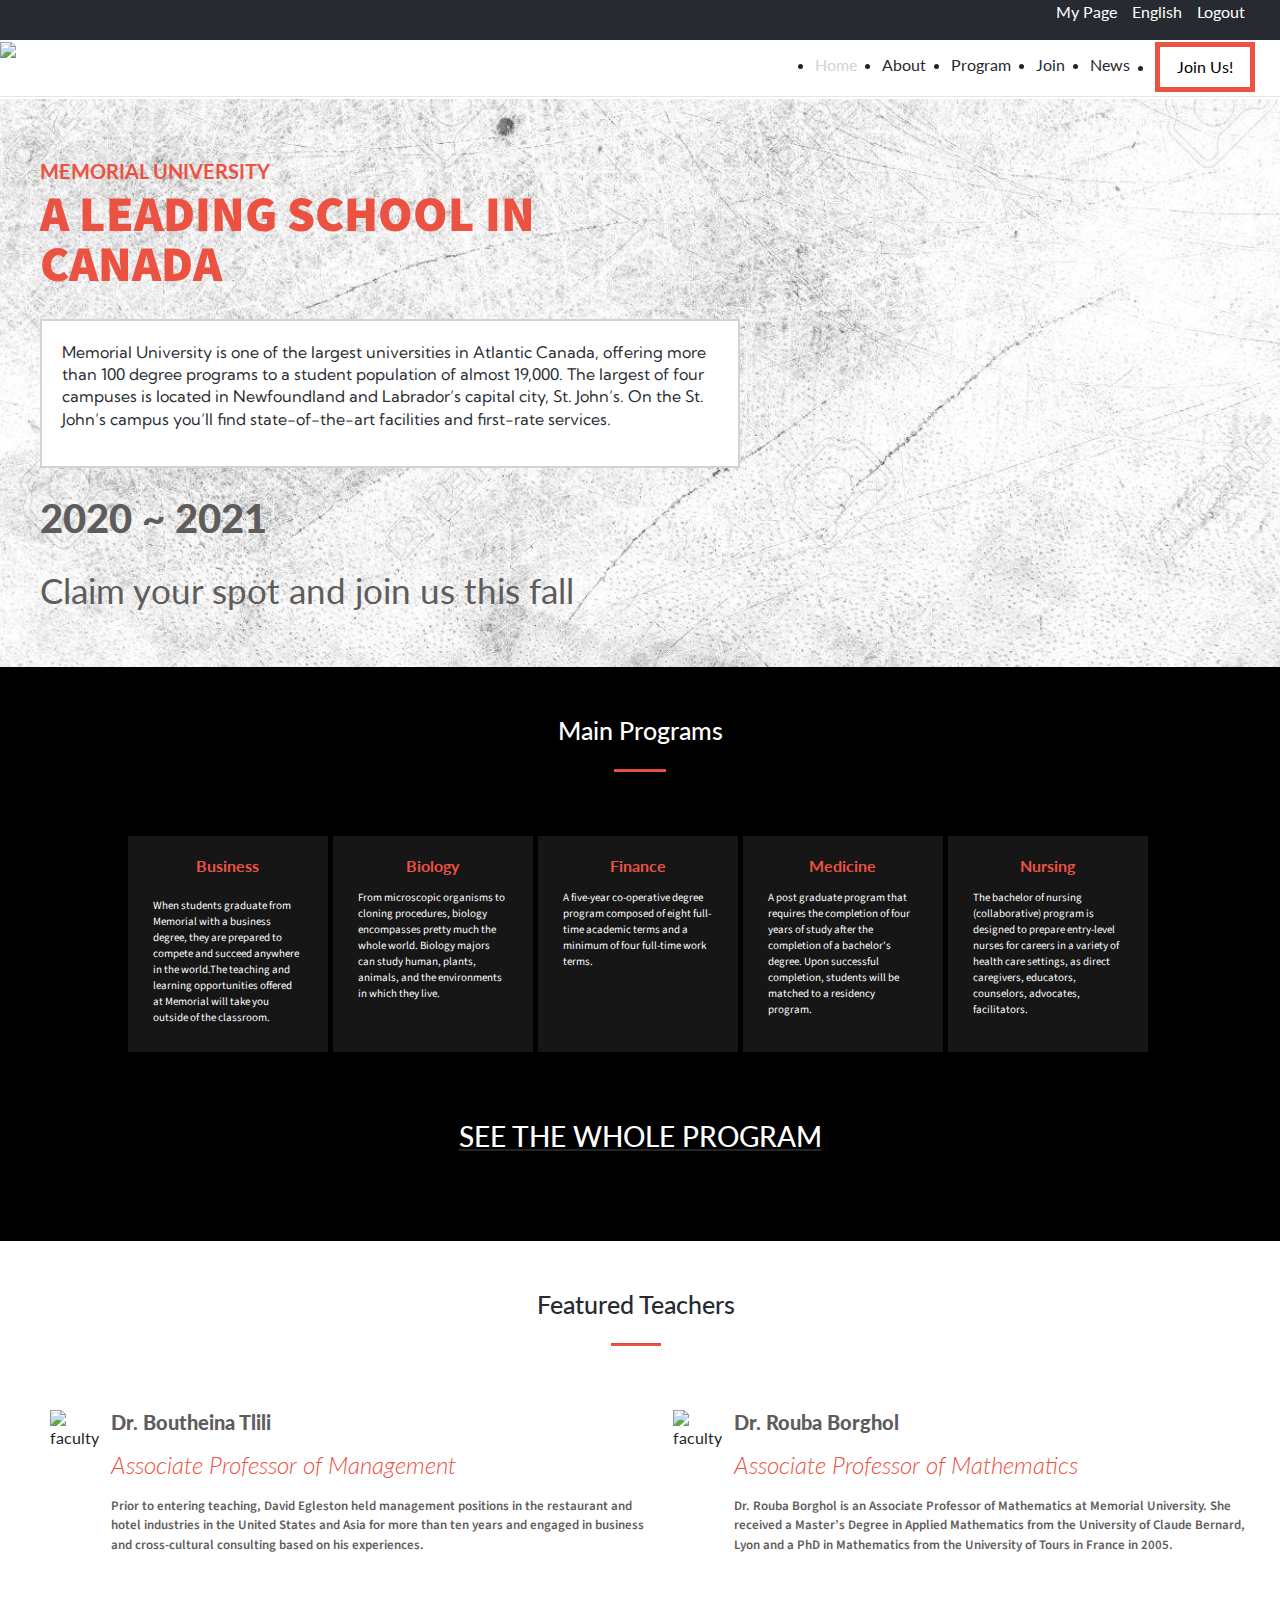
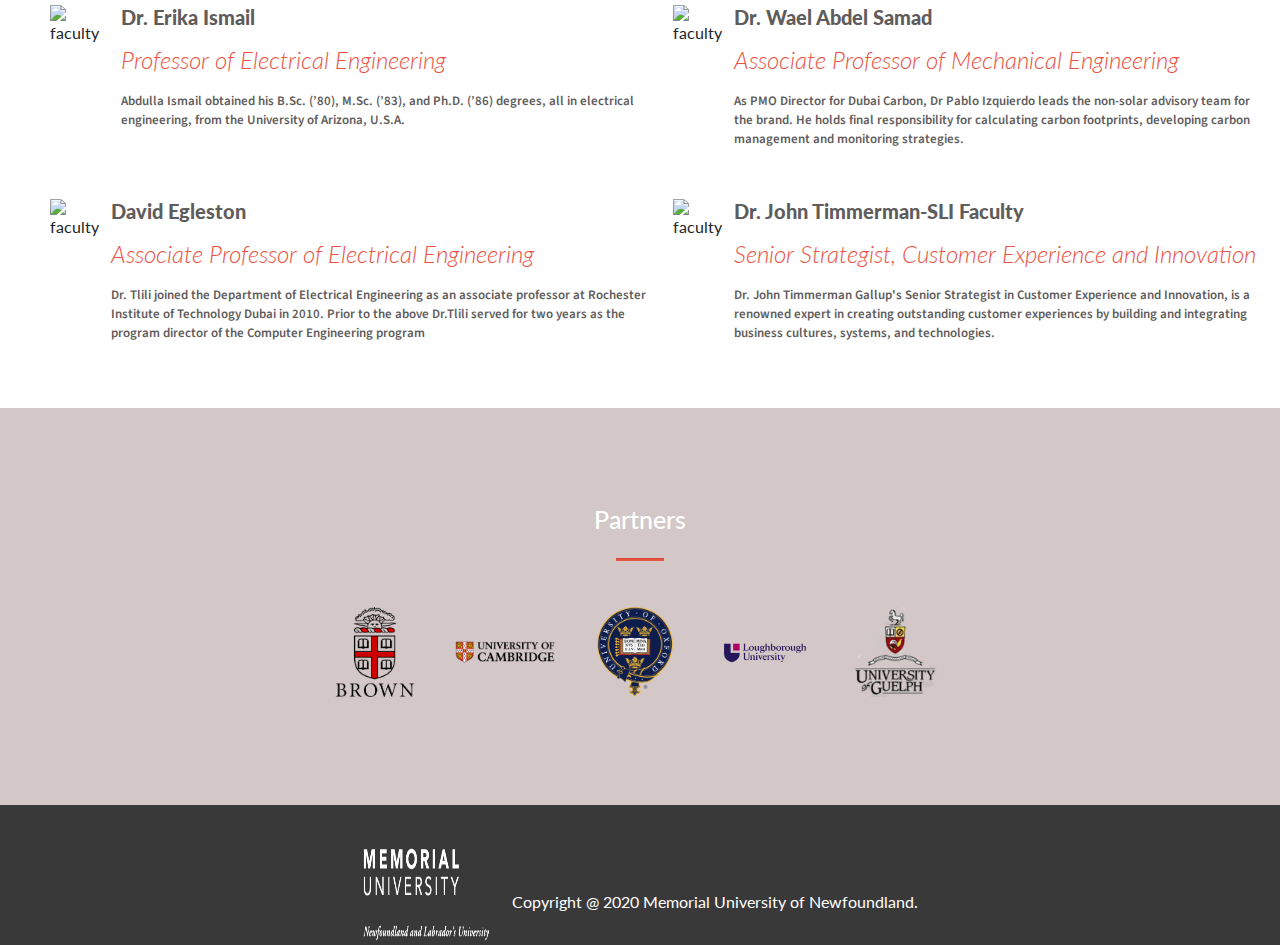
==== commit 74de44aa: "Fixed HTML with W3 Validator" ====
--- a/index.html
+++ b/index.html
@@ -38,7 +38,7 @@
 
         <div class='dflex second-nav-container'>
             <div class='dflex img-container'>
-               <a href='./index.html'><img class='img-logo' src='media/logo.jpg' alt='logo'></a>
+                <a href='./index.html'><img class='img-logo' src="media/logo.jpg" alt='logo'></a>
             </div>
             <ul class='dflex justify-content-end second-nav-items font-lato-sans'>
                 <li><a href='./index.html' class='nav-items2 font-size grey-color'>Home</a></li>
@@ -145,13 +145,13 @@
                         educators, counselors, advocates, facilitators.</p>
                 </div>
             </div>
-            <div class='dflex justify-content-center  program-site program-site-md'>
+            <div class='dflex justify-content-center  program-site program-site-md  mt-5'>
                 <h3><a href='#' class='white-color see-program'>SEE THE WHOLE PROGRAM</a></h3>
                 <button class='d-md-none white-color join-university' type='button'>Join Memorial University</button>
             </div>
         </article>
         <article class='article3 mb-5 pr-2'>
-            <div class='dflex-column align-items-center black-color pt-5'>
+            <div class='dflex-column align-items-center black-color pt-5 mb-5'>
                 <h2 class='main-programs'>Featured Teachers
                 </h2>
                 <hr class='main-programs-hr-partners'>
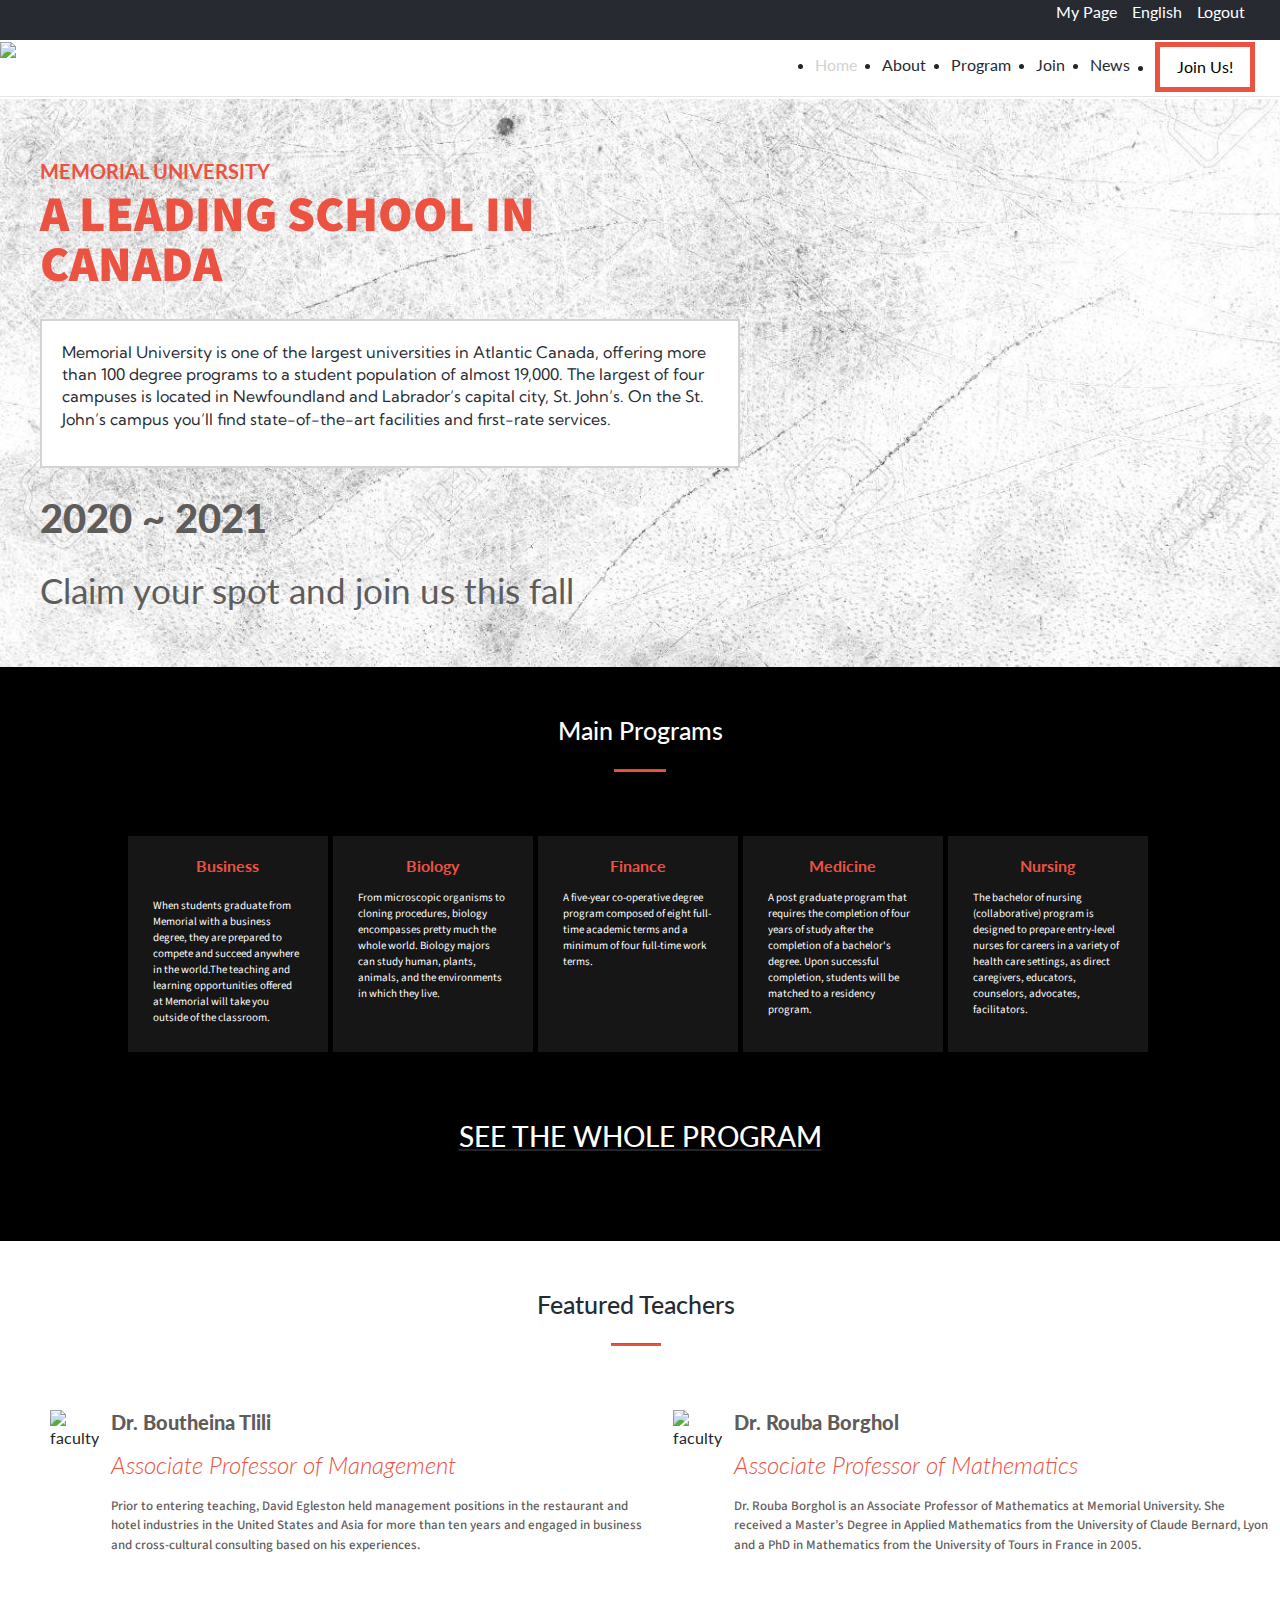
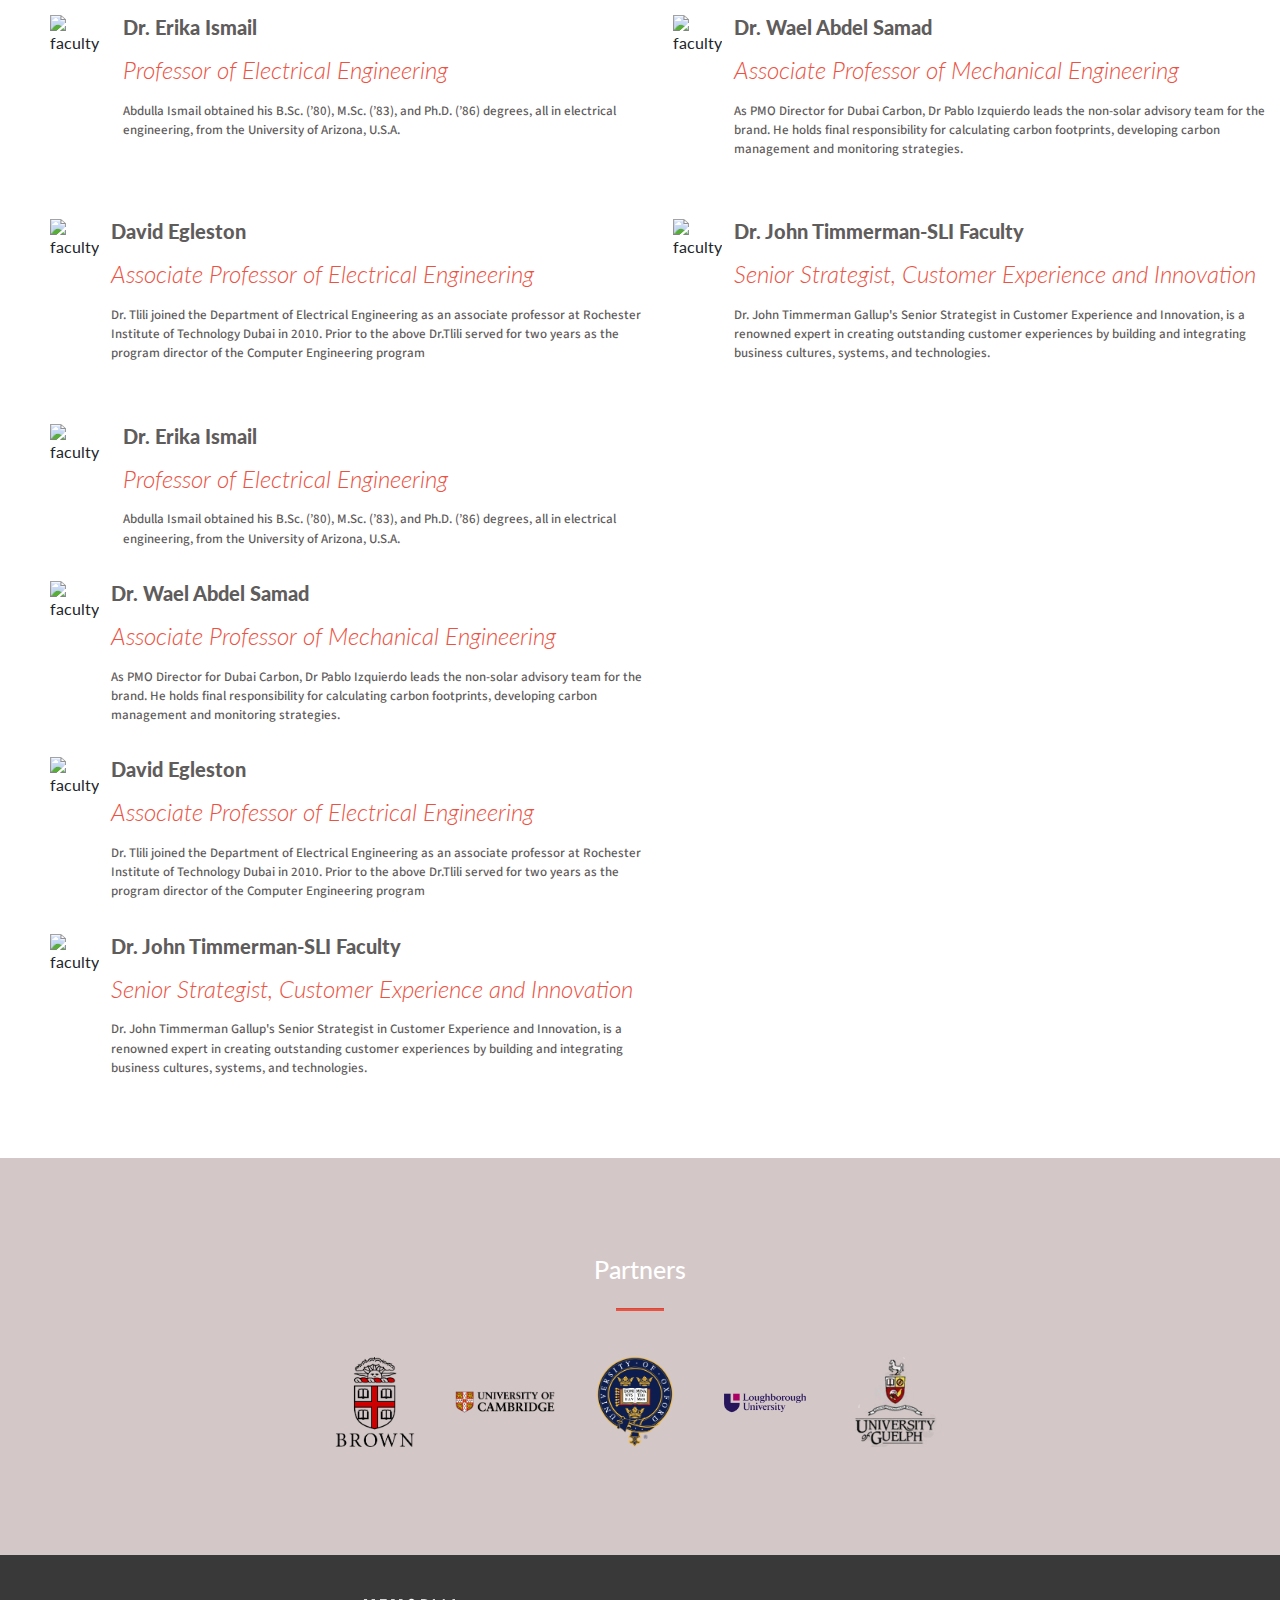
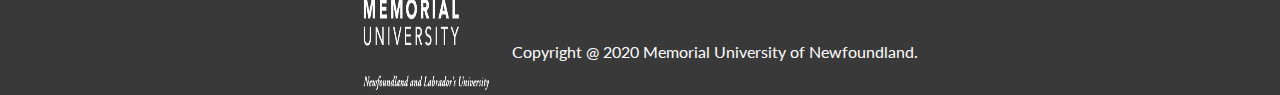
==== commit 6371a57a: "Changes based on reviews" ====
--- a/index.html
+++ b/index.html
@@ -7,8 +7,7 @@
     <title> Capstone </title>
     <link href="https://fonts.googleapis.com/css2?family=Kumbh+Sans&family=Source+Sans+Pro&display=swap"
         rel="stylesheet">
-    <link href="https://fonts.googleapis.com/css2?family=Lato:ital,wght@0,400;0,700;1,400&display=swap"
-        rel="stylesheet">
+        <link href="https://fonts.googleapis.com/css2?family=Lato:wght@300&display=swap" rel="stylesheet">
     <meta name="description" content="A static website">
     <meta name="viewport" content="width=device-width, initial-scale=1">
 
@@ -81,13 +80,13 @@
                     <h1 class='first-section-title font-Verdana'>A LEADING SCHOOL IN CANADA </h1>
                 </div>
                 <div class='main-box black-color '>
-                    <p class='first-section-p font-cocogoose'>Memorial University is one of the largest universities in
+                    <p class='first-section-p font-kumbh'>Memorial University is one of the largest universities in
                         Atlantic
                         Canada, offering more than 100 degree programs to a student population of almost 19,000. The
                         largest of four campuses is located in Newfoundland and Labrador’s capital city, St. John’s. On
                         the St. John’s campus you’ll find state-of-the-art facilities and first-rate services.</p>
                 </div>
-                <div class='light-black font-cocogoose'>
+                <div class='light-black font-kumbh'>
                     <p class='first-section-p2'>2020 ~ 2021</p>
                     <p class='first-section-p3'> Claim your spot and join us this fall</p>
                 </div>
@@ -162,7 +161,7 @@
                     <div class='dflex-column article-3'>
                         <h3 class='light-black article-3-h1'>Dr. Boutheina Tlili</h3>
                         <h4 class='red-color article-3-h4'>Associate Professor of Management</h4>
-                        <p class='article-3-p light-black font-cocogoose'>Prior to entering teaching, David Egleston
+                        <p class='article-3-p light-black font-kumbh'>Prior to entering teaching, David Egleston
                             held management
                             positions in the restaurant and
                             hotel industries in the United States and Asia for more than ten years and engaged in
@@ -174,7 +173,7 @@
                     <div class='dflex-column article-3'>
                         <h3 class='light-black article-3-h1'>Dr. Rouba Borghol</h3>
                         <h4 class='red-color article-3-h4'>Associate Professor of Mathematics</h4>
-                        <p class='article-3-p light-black font-cocogoose'>Dr. Rouba Borghol is an Associate Professor of
+                        <p class='article-3-p light-black font-kumbh'>Dr. Rouba Borghol is an Associate Professor of
                             Mathematics at
                             Memorial University. She received a Master’s Degree in Applied Mathematics from the
                             University
@@ -188,7 +187,7 @@
                     <div class='dflex-column article-3'>
                         <h3 class='light-black article-3-h1'>Dr. Erika Ismail </h3>
                         <h4 class='red-color article-3-h4'> Professor of Electrical Engineering</h4>
-                        <p class='article-3-p light-black font-cocogoose'>Abdulla Ismail obtained his B.Sc. (’80), M.Sc.
+                        <p class='article-3-p light-black font-kumbh'>Abdulla Ismail obtained his B.Sc. (’80), M.Sc.
                             (’83), and
                             Ph.D. (’86) degrees, all in
                             electrical engineering, from the University of Arizona, U.S.A. </p>
@@ -199,7 +198,7 @@
                     <div class='dflex-column article-3'>
                         <h3 class='light-black article-3-h1'>Dr. Wael Abdel Samad </h3>
                         <h4 class='red-color article-3-h4'>Associate Professor of Mechanical Engineering</h4>
-                        <p class='article-3-p light-black font-cocogoose'>As PMO Director for Dubai Carbon, Dr Pablo
+                        <p class='article-3-p light-black font-kumbh'>As PMO Director for Dubai Carbon, Dr Pablo
                             Izquierdo
                             leads
                             the non-solar advisory team for
@@ -212,7 +211,7 @@
                     <div class='dflex-column article-3'>
                         <h3 class='light-black article-3-h1'>David Egleston</h3>
                         <h4 class='red-color article-3-h4'>Associate Professor of Electrical Engineering</h4>
-                        <p class='article-3-p light-black font-cocogoose'>Dr. Tlili joined the Department of Electrical
+                        <p class='article-3-p light-black font-kumbh'>Dr. Tlili joined the Department of Electrical
                             Engineering
                             as
                             an associate professor at
@@ -227,7 +226,7 @@
                         <h3 class='light-black article-3-h1'>Dr. John Timmerman-SLI Faculty</h3>
                         <h4 class='red-color article-3-h4'>Senior Strategist, Customer Experience and Innovation
                         </h4>
-                        <p class='article-3-p light-black font-cocogoose'>Dr. John Timmerman Gallup's Senior Strategist
+                        <p class='article-3-p light-black font-kumbh'>Dr. John Timmerman Gallup's Senior Strategist
                             in Customer
                             Experience and Innovation, is a
                             renowned expert in creating outstanding customer experiences by building and integrating
@@ -244,7 +243,7 @@
                         MORE <i class="fas fa-chevron-down ml-2" aria-hidden="true"></i>
                     </button>
                 </div>
-                <div class='row no-gutters d-md-none more-md-display collapse show' id="speakers-dropdown">
+                <div class='row no-gutters more-md-display collapse show' id="speakers-dropdown">
                     <div class='dflex mb-3'>
                         <img class='teachers-img' src='media/faculty3.jpg' alt='faculty'>
                         <div class='dflex-column article-3'>
--- a/css/style.css
+++ b/css/style.css
@@ -17,7 +17,7 @@
 .dgrid {
   display: grid;
   grid-template-columns: 1fr 1fr;
-  grid-row-gap: 34px;
+  grid-row-gap: 44px;
   grid-column-gap: 2%;
 }
 
@@ -67,7 +67,7 @@
   font-style: normal;
 }
 
-.font-cocogoose {
+.font-kumbh {
   font-family: 'Kumbh Sans', sans-serif;
 }
 
@@ -259,7 +259,7 @@
   font-size: 13px;
   line-height: 1.2rem;
   padding-top: 9px;
-  font-weight: 600;
+  font-weight: 500;
   font-family: 'Source Sans Pro', sans-serif;
 }
 
@@ -641,6 +641,7 @@
   .about-section-p2 {
     margin: 0 10px;
   }
+
 }
 
 @media only screen and (max-width: 445px) {
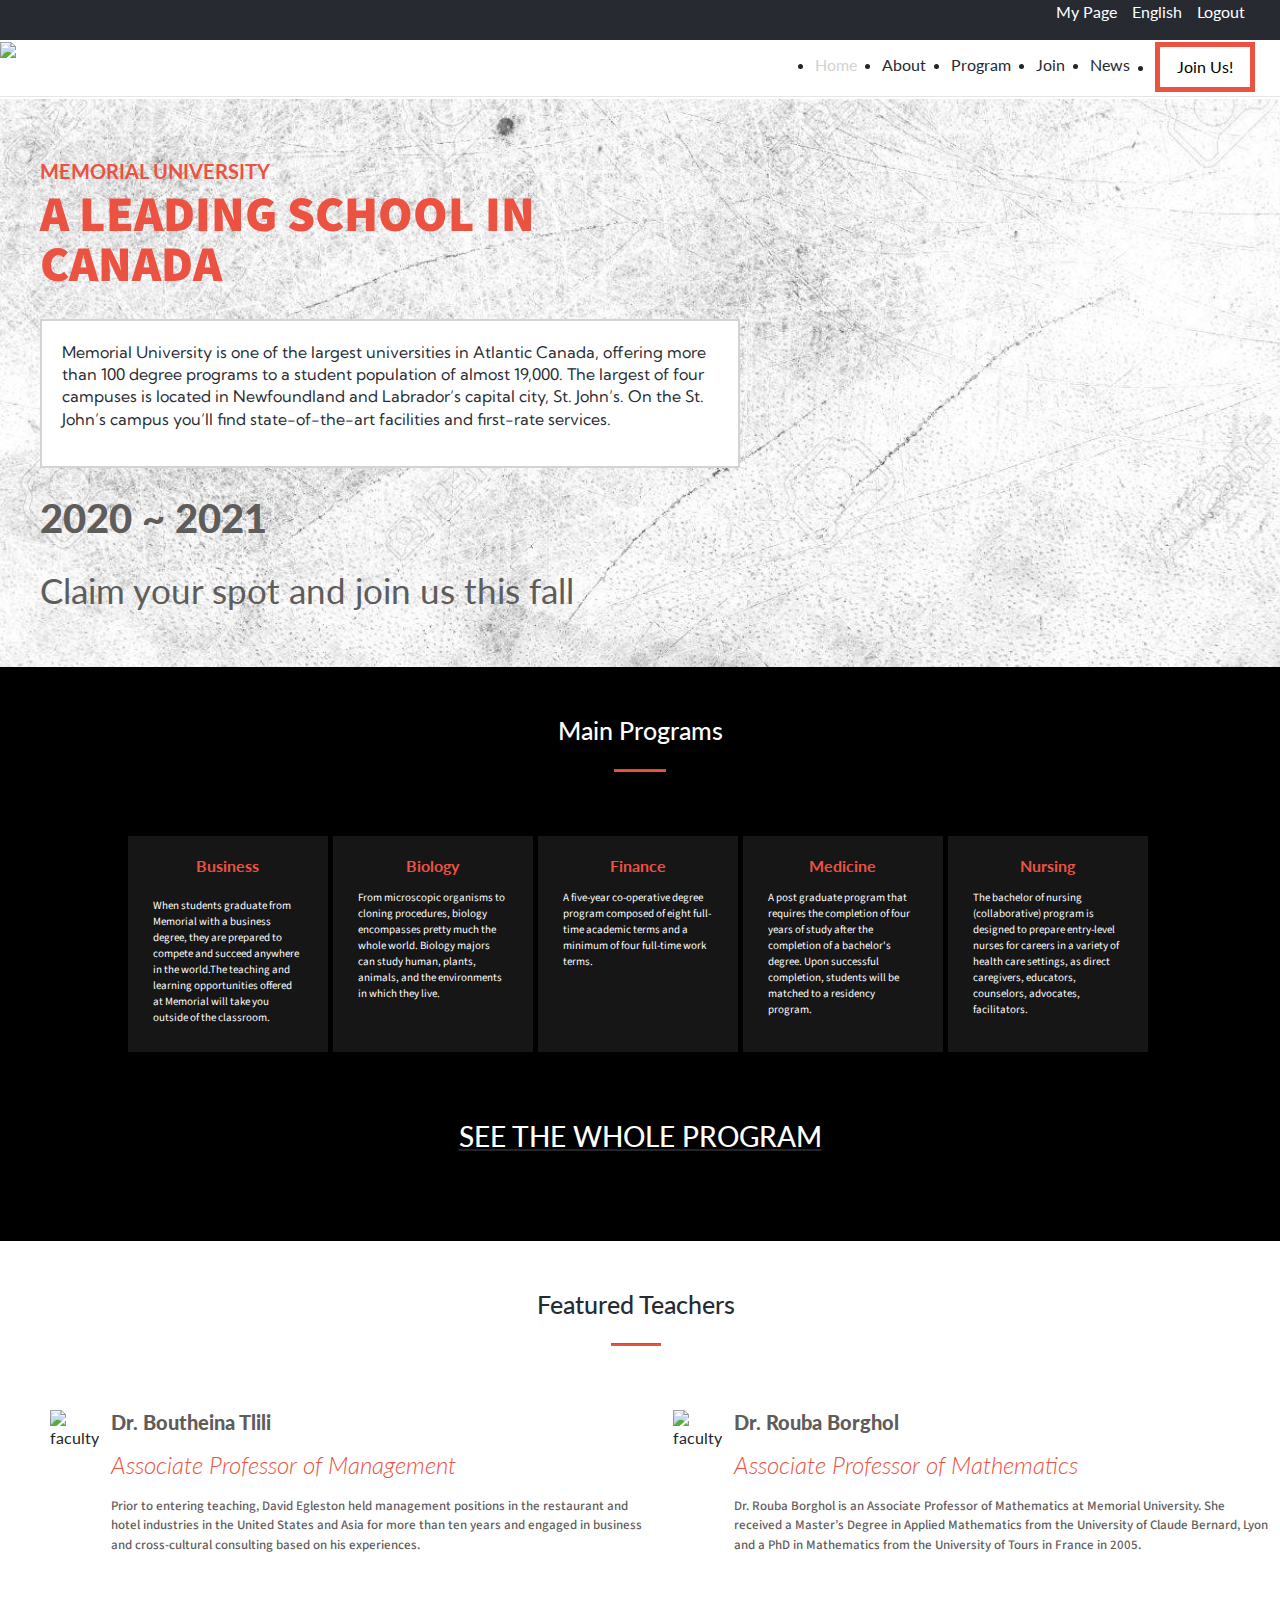
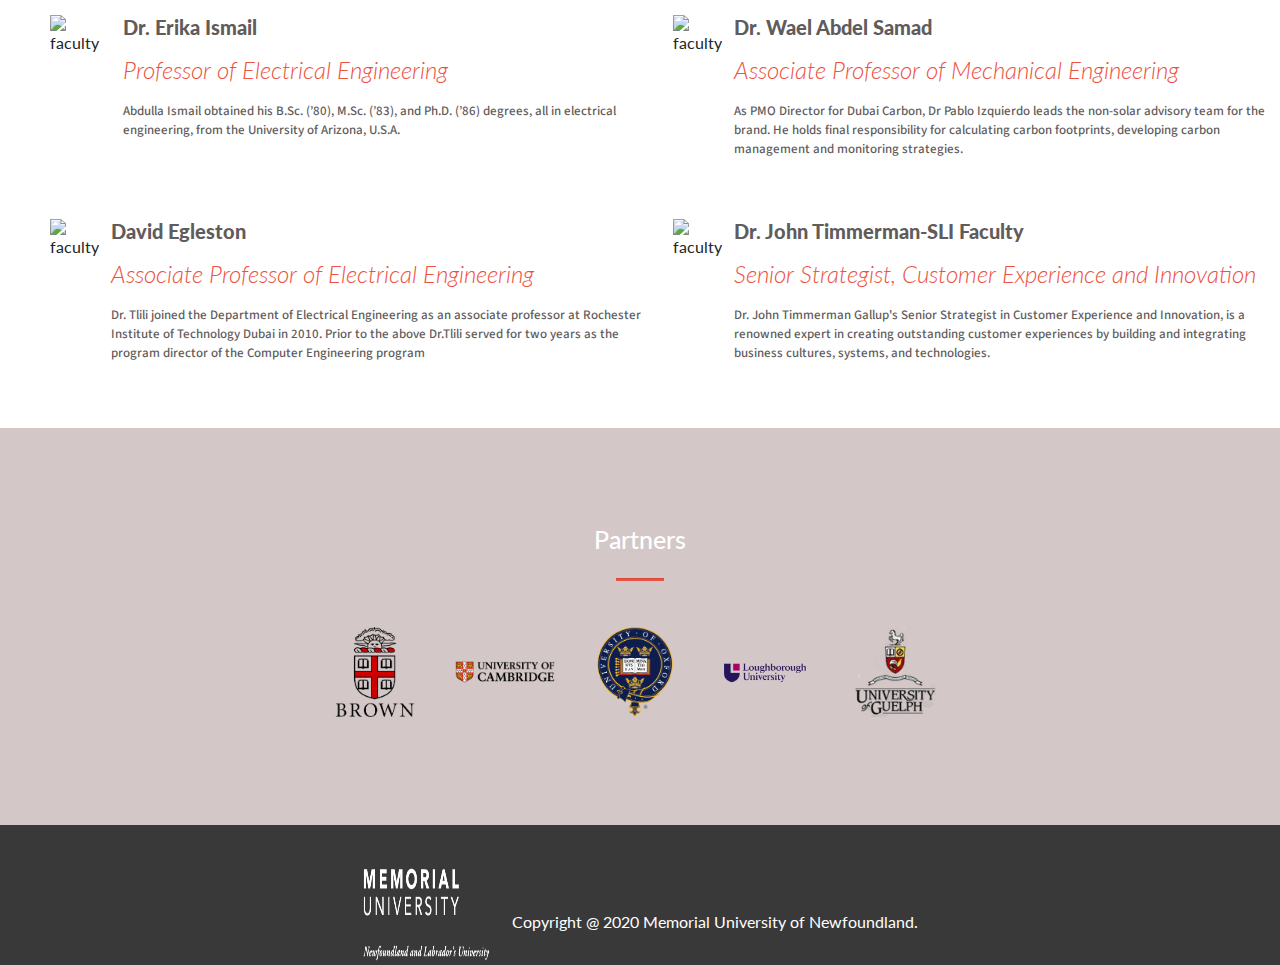
==== commit 3d023de2: "Changes based on reviews" ====
--- a/index.html
+++ b/index.html
@@ -243,7 +243,7 @@
                         MORE <i class="fas fa-chevron-down ml-2" aria-hidden="true"></i>
                     </button>
                 </div>
-                <div class='row no-gutters more-md-display collapse show' id="speakers-dropdown">
+                <div class='row no-gutters d-md-none more-md-display collapse' id="speakers-dropdown">
                     <div class='dflex mb-3'>
                         <img class='teachers-img' src='media/faculty3.jpg' alt='faculty'>
                         <div class='dflex-column article-3'>
--- a/css/style.css
+++ b/css/style.css
@@ -641,7 +641,6 @@
   .about-section-p2 {
     margin: 0 10px;
   }
-
 }
 
 @media only screen and (max-width: 445px) {
